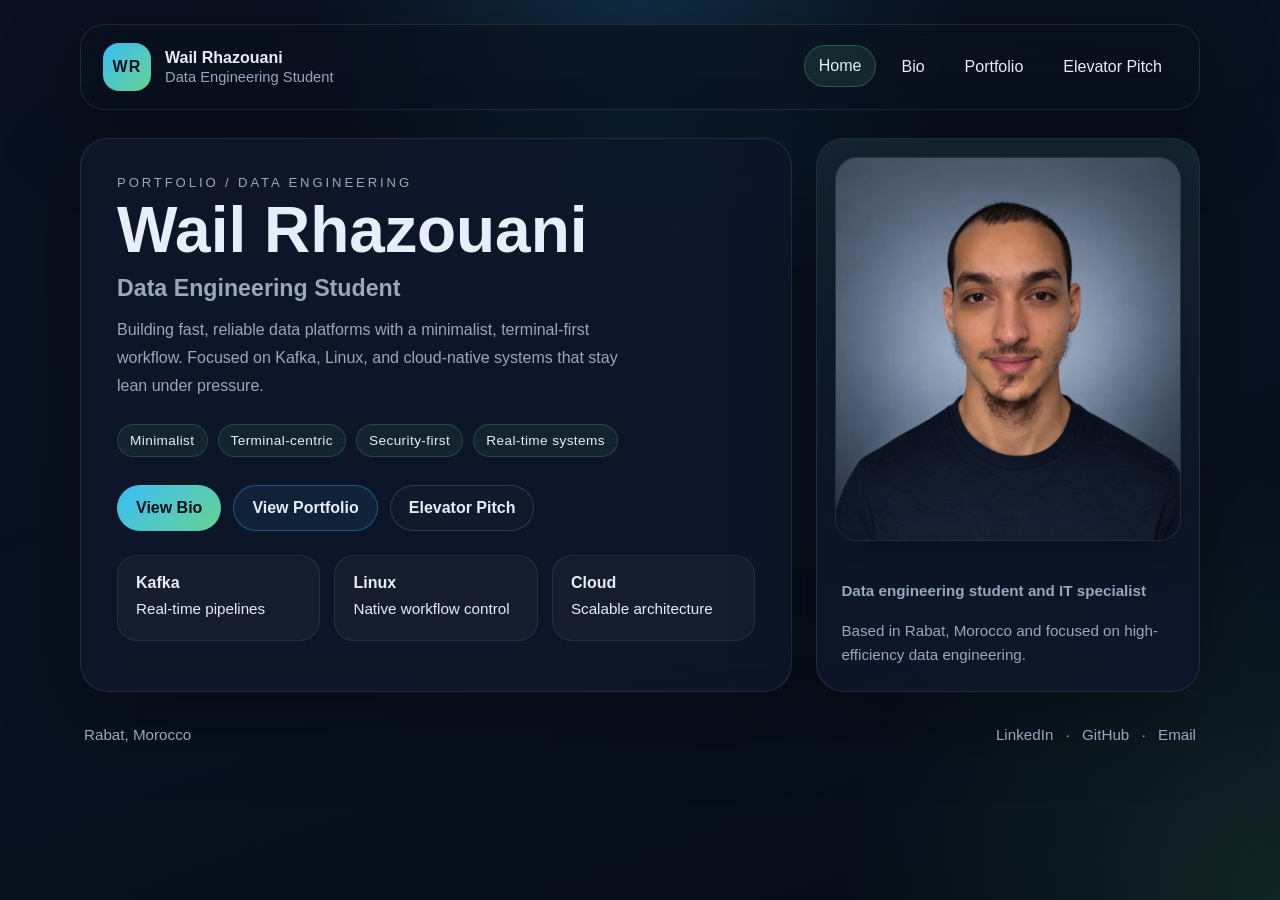
==== index.html @ 9cc214c8 "Move static site to root, remove all Python dependencies" ====
<!doctype html>
<html lang="en">
  <head>
    <meta charset="utf-8" />
    <meta name="viewport" content="width=device-width, initial-scale=1" />
    <title>Wail Rhazouani | Data Engineering Student</title>
    <meta
      name="description"
      content="Portfolio website for Wail Rhazouani, Data Engineering Student."
    />
    <link rel="stylesheet" href="css/styles.css" />
  </head>
  <body>
    <div class="page-shell">
      <header class="topbar">
        <a class="brand" href="index.html">
          <span class="brand-mark">WR</span>
          <span>
            <strong>Wail Rhazouani</strong>
            <small>Data Engineering Student</small>
          </span>
        </a>
        <nav class="nav">
          <a class="active" href="index.html">Home</a>
          <a href="bio.html">Bio</a>
          <a href="portfolio.html">Portfolio</a>
          <a href="elevator-pitch.html">Elevator Pitch</a>
        </nav>
      </header>

      <main class="content-wrap">
        <section class="hero">
  <div class="hero-copy">
    <p class="eyebrow">Portfolio / Data Engineering</p>
    <h1>Wail Rhazouani</h1>
    <p class="lede">Data Engineering Student</p>
    <p class="intro">Building fast, reliable data platforms with a minimalist, terminal-first workflow. Focused on Kafka, Linux, and cloud-native systems that stay lean under pressure.</p>

    <div class="highlight-strip">
      <span>Minimalist</span>
      <span>Terminal-centric</span>
      <span>Security-first</span>
      <span>Real-time systems</span>
    </div>

    <div class="actions">
      <a class="button primary" href="bio.html">View Bio</a>
      <a class="button secondary" href="portfolio.html">View Portfolio</a>
      <a class="button ghost" href="elevator-pitch.html">Elevator Pitch</a>
    </div>

    <div class="stats">
      <article>
        <strong>Kafka</strong>
        <span>Real-time pipelines</span>
      </article>
      <article>
        <strong>Linux</strong>
        <span>Native workflow control</span>
      </article>
      <article>
        <strong>Cloud</strong>
        <span>Scalable architecture</span>
      </article>
    </div>
  </div>

  <aside class="portrait-card" aria-label="Portrait photo">
    <div class="portrait-frame">
      <img
        class="portrait-photo"
        src="assets/portrait.jpeg"
        alt="Portrait of Wail Rhazouani"
      />
    </div>
    <div class="portrait-meta">
      <p><strong>Data engineering student and IT specialist</strong></p>
      <p>Based in Rabat, Morocco and focused on high-efficiency data engineering.</p>
    </div>
  </aside>
</section>
      </main>

      <footer class="footer">
        <p>Rabat, Morocco</p>
        <p>
          <a href="https://www.linkedin.com/in/wail-rhazouani/" target="_blank" rel="noreferrer">LinkedIn</a>
          <span>·</span>
          <a href="https://github.com/wailrhazouani-tech" target="_blank" rel="noreferrer">GitHub</a>
          <span>·</span>
          <a href="mailto:rhazouani1999@gmail.com">Email</a>
        </p>
      </footer>
    </div>
  </body>
</html>
---- css/styles.css ----
:root {
  color-scheme: dark;
  --bg: #0a1020;
  --bg-soft: #111a31;
  --panel: rgba(15, 23, 42, 0.84);
  --panel-border: rgba(148, 163, 184, 0.16);
  --text: #e5eef9;
  --muted: #98a8bf;
  --accent: #68d391;
  --accent-strong: #38bdf8;
  --accent-warm: #fbbf24;
  --accent-soft: rgba(104, 211, 145, 0.14);
  --shadow: 0 24px 80px rgba(0, 0, 0, 0.36);
}

* {
  box-sizing: border-box;
}

html {
  min-height: 100%;
}

body {
  margin: 0;
  min-height: 100vh;
  font-family: "Aptos", "Segoe UI", sans-serif;
  background:
    radial-gradient(circle at top, rgba(56, 189, 248, 0.16), transparent 30%),
    radial-gradient(circle at bottom right, rgba(104, 211, 145, 0.12), transparent 28%),
    linear-gradient(160deg, var(--bg), #08111f 60%, #050b15);
  color: var(--text);
}

a {
  color: inherit;
  text-decoration: none;
}

.page-shell {
  width: min(1120px, calc(100% - 32px));
  margin: 0 auto;
  padding: 24px 0 32px;
}

.standalone-message {
  min-height: 100vh;
  display: grid;
  place-items: center;
}

.topbar,
.footer,
.page-card,
.hero,
.portrait-card {
  backdrop-filter: blur(18px);
}

.topbar {
  display: flex;
  align-items: center;
  justify-content: space-between;
  gap: 24px;
  padding: 18px 22px;
  border: 1px solid var(--panel-border);
  border-radius: 24px;
  background: rgba(9, 15, 28, 0.68);
  box-shadow: var(--shadow);
}

.brand {
  display: inline-flex;
  align-items: center;
  gap: 14px;
}

.brand-mark {
  display: grid;
  place-items: center;
  width: 48px;
  height: 48px;
  border-radius: 16px;
  background: linear-gradient(135deg, var(--accent-strong), var(--accent));
  color: #04111b;
  font-weight: 800;
  letter-spacing: 0.08em;
}

.brand strong,
.brand small {
  display: block;
}

.brand small,
.lede,
.eyebrow,
.intro,
.footer,
.portrait-meta,
.placeholder-panel li,
.note-box {
  color: var(--muted);
}

.brand small {
  margin-top: 2px;
  font-size: 0.92rem;
}

.nav {
  display: flex;
  flex-wrap: wrap;
  gap: 10px;
}

.nav a {
  padding: 11px 14px;
  border-radius: 999px;
  border: 1px solid transparent;
  transition: background 160ms ease, border-color 160ms ease, transform 160ms ease;
}

.nav a:hover,
.nav a.active {
  background: rgba(104, 211, 145, 0.12);
  border-color: rgba(104, 211, 145, 0.28);
  transform: translateY(-1px);
}

.content-wrap {
  padding: 28px 0 16px;
}

.hero {
  display: grid;
  grid-template-columns: minmax(0, 1.3fr) minmax(280px, 0.7fr);
  gap: 24px;
  align-items: stretch;
}

.hero-copy,
.portrait-card,
.page-card {
  border: 1px solid var(--panel-border);
  border-radius: 28px;
  background: var(--panel);
  box-shadow: var(--shadow);
}

.hero-copy {
  padding: 36px;
}

.eyebrow {
  margin: 0 0 10px;
  font-size: 0.82rem;
  letter-spacing: 0.22em;
  text-transform: uppercase;
}

h1,
h2,
p {
  margin-top: 0;
}

h1 {
  margin-bottom: 14px;
  font-size: clamp(2.4rem, 5vw, 4.8rem);
  line-height: 0.96;
}

.lede {
  font-size: clamp(1.15rem, 2vw, 1.45rem);
  font-weight: 600;
  margin-bottom: 14px;
}

.intro {
  max-width: 60ch;
  font-size: 1rem;
  line-height: 1.75;
}

.highlight-strip {
  display: flex;
  flex-wrap: wrap;
  gap: 10px;
  margin: 24px 0 10px;
}

.highlight-strip span,
.banner-label {
  display: inline-flex;
  align-items: center;
  gap: 8px;
  padding: 8px 12px;
  border-radius: 999px;
  border: 1px solid rgba(104, 211, 145, 0.2);
  background: rgba(104, 211, 145, 0.08);
  color: var(--text);
  font-size: 0.85rem;
  letter-spacing: 0.03em;
}

.actions {
  display: flex;
  flex-wrap: wrap;
  gap: 12px;
  margin: 28px 0 24px;
}

.button {
  display: inline-flex;
  align-items: center;
  justify-content: center;
  padding: 13px 18px;
  border-radius: 999px;
  border: 1px solid transparent;
  font-weight: 600;
  transition: transform 160ms ease, border-color 160ms ease, background 160ms ease;
}

.button:hover {
  transform: translateY(-1px);
}

.button.primary {
  background: linear-gradient(135deg, var(--accent-strong), var(--accent));
  color: #06111b;
}

.button.secondary {
  border-color: rgba(56, 189, 248, 0.35);
  background: rgba(56, 189, 248, 0.08);
}

.button.ghost {
  border-color: rgba(152, 168, 191, 0.22);
  background: rgba(255, 255, 255, 0.02);
}

.stats {
  display: grid;
  grid-template-columns: repeat(3, minmax(0, 1fr));
  gap: 14px;
}

.stats article,
.link-card,
.placeholder-panel,
.note-box {
  padding: 18px;
  border-radius: 20px;
  border: 1px solid rgba(148, 163, 184, 0.14);
  background: rgba(255, 255, 255, 0.03);
}

.stats strong,
.link-card strong {
  display: block;
  font-size: 1rem;
  margin-bottom: 5px;
}

.stats span,
.portrait-meta p,
.link-card span,
.placeholder-panel li,
.note-box p {
  font-size: 0.95rem;
  line-height: 1.6;
}

.portrait-card {
  display: grid;
  grid-template-rows: 1fr auto;
  overflow: hidden;
}

.portrait-frame {
  position: relative;
  min-height: 420px;
  background:
    radial-gradient(circle at 50% 28%, rgba(56, 189, 248, 0.22), transparent 26%),
    radial-gradient(circle at 50% 62%, rgba(251, 191, 36, 0.1), transparent 18%),
    linear-gradient(180deg, rgba(104, 211, 145, 0.08), rgba(15, 23, 42, 0.35));
}

.portrait-photo {
  position: absolute;
  inset: 18px;
  width: calc(100% - 36px);
  height: calc(100% - 36px);
  object-fit: cover;
  object-position: center top;
  border-radius: 22px;
  border: 1px solid rgba(148, 163, 184, 0.16);
  box-shadow: 0 12px 40px rgba(0, 0, 0, 0.24);
}

.portrait-meta {
  padding: 20px 24px 24px;
}

.portrait-meta p:last-child,
.footer p:last-child,
.note-box p:last-child {
  margin-bottom: 0;
}

.page-card {
  padding: 34px;
}

.wide-card {
  max-width: 860px;
}

.prose p {
  line-height: 1.8;
  color: var(--text);
}

.link-grid {
  display: grid;
  grid-template-columns: repeat(2, minmax(0, 1fr));
  gap: 14px;
  margin-top: 24px;
}

.portfolio-banner {
  display: flex;
  align-items: center;
  justify-content: space-between;
  gap: 16px;
  margin-top: 18px;
  padding: 18px 20px;
  border-radius: 22px;
  border: 1px solid rgba(251, 191, 36, 0.18);
  background: linear-gradient(135deg, rgba(251, 191, 36, 0.08), rgba(56, 189, 248, 0.06));
}

.portfolio-banner strong {
  display: block;
  margin: 5px 0 8px;
  font-size: 1.05rem;
}

.portfolio-banner p {
  margin-bottom: 0;
  max-width: 62ch;
  line-height: 1.6;
}

.primary-link {
  border-color: rgba(56, 189, 248, 0.28);
  background: rgba(56, 189, 248, 0.08);
}

.link-card {
  transition: transform 160ms ease, border-color 160ms ease, background 160ms ease;
}

.link-card:hover {
  transform: translateY(-2px);
  border-color: rgba(104, 211, 145, 0.28);
  background: rgba(104, 211, 145, 0.08);
}

.note-box {
  margin-top: 18px;
}

.note-box a,
.portfolio-banner a,
.standalone-message strong {
  color: #d8f2ff;
}

.placeholder-panel {
  margin-top: 24px;
}

.placeholder-panel h2 {
  margin-bottom: 12px;
  font-size: 1.25rem;
}

.placeholder-panel ul {
  margin: 0;
  padding-left: 18px;
}

.footer {
  display: flex;
  flex-wrap: wrap;
  align-items: center;
  justify-content: space-between;
  gap: 12px;
  padding: 18px 4px 0;
  font-size: 0.95rem;
}

.footer p {
  margin: 0;
}

.footer span {
  padding: 0 8px;
}

@media (max-width: 900px) {
  .topbar,
  .hero,
  .stats,
  .link-grid {
    grid-template-columns: 1fr;
  }

  .topbar {
    flex-direction: column;
    align-items: flex-start;
  }

  .hero-copy,
  .page-card {
    padding: 24px;
  }

  .portrait-frame {
    min-height: 300px;
  }

  .portfolio-banner {
    flex-direction: column;
    align-items: flex-start;
  }
}

@media (max-width: 640px) {
  .page-shell {
    width: min(100% - 20px, 1120px);
    padding-top: 12px;
  }

  .nav {
    gap: 8px;
  }

  .nav a,
  .button {
    width: 100%;
  }

  .actions {
    flex-direction: column;
  }

  .stats {
    gap: 10px;
  }
}
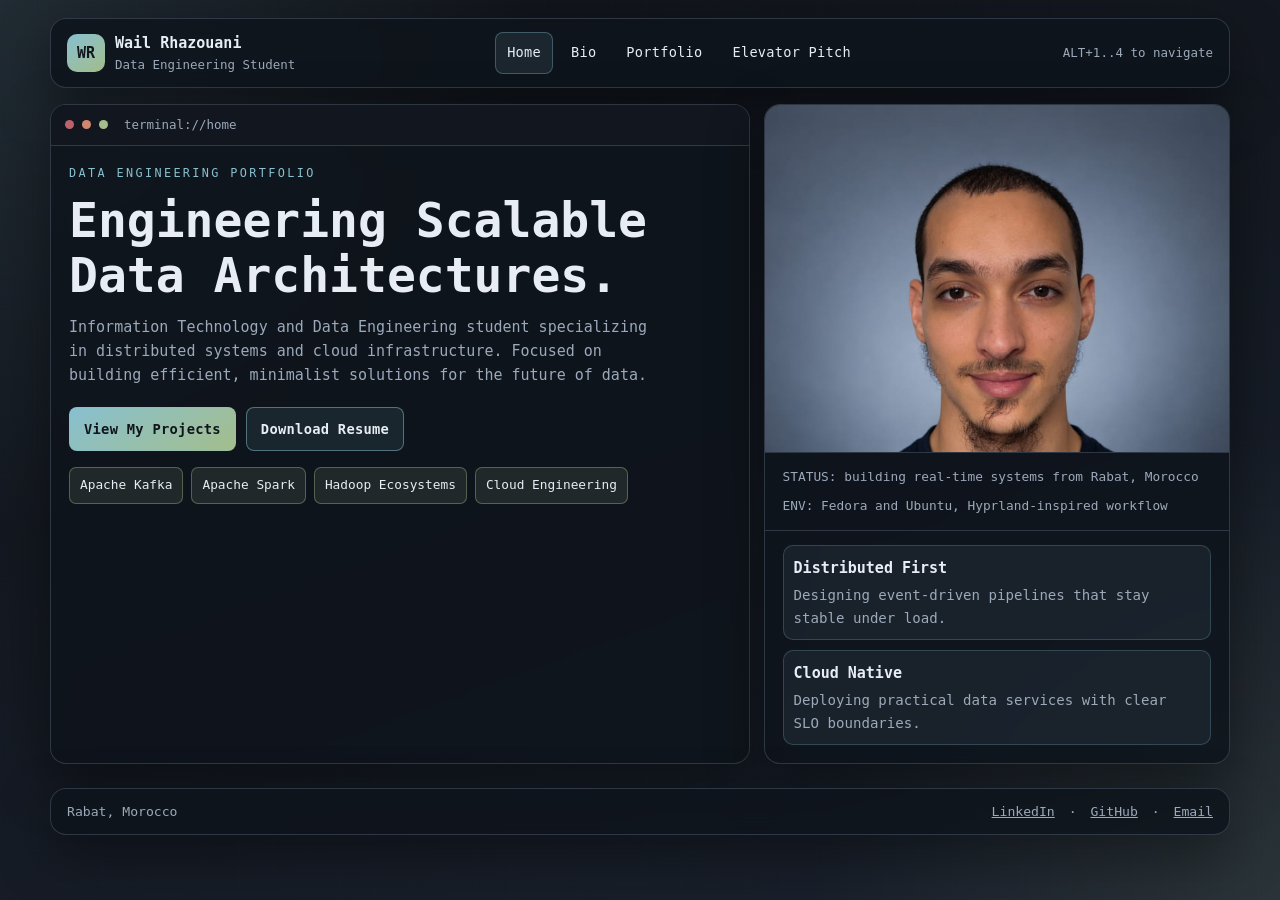
==== commit 2bd485f2: "Redesign portfolio with terminal-centric multi-page UX" ====
--- a/index.html
+++ b/index.html
@@ -6,7 +6,7 @@
     <title>Wail Rhazouani | Data Engineering Student</title>
     <meta
       name="description"
-      content="Portfolio website for Wail Rhazouani, Data Engineering Student."
+      content="Engineering Scalable Data Architectures - terminal-centric portfolio for a Data Engineering student focused on Big Data and Cloud systems."
     />
     <link rel="stylesheet" href="css/styles.css" />
   </head>
@@ -26,59 +26,57 @@
           <a href="portfolio.html">Portfolio</a>
           <a href="elevator-pitch.html">Elevator Pitch</a>
         </nav>
+        <p class="topbar-meta">ALT+1..4 to navigate</p>
       </header>
 
       <main class="content-wrap">
-        <section class="hero">
-  <div class="hero-copy">
-    <p class="eyebrow">Portfolio / Data Engineering</p>
-    <h1>Wail Rhazouani</h1>
-    <p class="lede">Data Engineering Student</p>
-    <p class="intro">Building fast, reliable data platforms with a minimalist, terminal-first workflow. Focused on Kafka, Linux, and cloud-native systems that stay lean under pressure.</p>
+        <section class="hero-grid">
+          <article class="panel terminal-panel">
+            <div class="panel-head">
+              <span class="dot red"></span>
+              <span class="dot amber"></span>
+              <span class="dot green"></span>
+              <p>terminal://home</p>
+            </div>
+            <div class="panel-body">
+              <p class="eyebrow">Data Engineering Portfolio</p>
+              <h1>Engineering Scalable Data Architectures.</h1>
+              <p class="summary">
+                Information Technology and Data Engineering student specializing in distributed
+                systems and cloud infrastructure. Focused on building efficient, minimalist
+                solutions for the future of data.
+              </p>
+              <div class="actions">
+                <a class="button primary" href="portfolio.html">View My Projects</a>
+                <a class="button secondary" href="assets/portfolio.pdf" target="_blank" rel="noreferrer">Download Resume</a>
+              </div>
+              <ul class="inline-tags" aria-label="Focus areas">
+                <li>Apache Kafka</li>
+                <li>Apache Spark</li>
+                <li>Hadoop Ecosystems</li>
+                <li>Cloud Engineering</li>
+              </ul>
+            </div>
+          </article>
 
-    <div class="highlight-strip">
-      <span>Minimalist</span>
-      <span>Terminal-centric</span>
-      <span>Security-first</span>
-      <span>Real-time systems</span>
-    </div>
-
-    <div class="actions">
-      <a class="button primary" href="bio.html">View Bio</a>
-      <a class="button secondary" href="portfolio.html">View Portfolio</a>
-      <a class="button ghost" href="elevator-pitch.html">Elevator Pitch</a>
-    </div>
-
-    <div class="stats">
-      <article>
-        <strong>Kafka</strong>
-        <span>Real-time pipelines</span>
-      </article>
-      <article>
-        <strong>Linux</strong>
-        <span>Native workflow control</span>
-      </article>
-      <article>
-        <strong>Cloud</strong>
-        <span>Scalable architecture</span>
-      </article>
-    </div>
-  </div>
-
-  <aside class="portrait-card" aria-label="Portrait photo">
-    <div class="portrait-frame">
-      <img
-        class="portrait-photo"
-        src="assets/portrait.jpeg"
-        alt="Portrait of Wail Rhazouani"
-      />
-    </div>
-    <div class="portrait-meta">
-      <p><strong>Data engineering student and IT specialist</strong></p>
-      <p>Based in Rabat, Morocco and focused on high-efficiency data engineering.</p>
-    </div>
-  </aside>
-</section>
+          <aside class="panel identity-panel" aria-label="Profile and status">
+            <img class="portrait-photo" src="assets/portrait.jpeg" alt="Portrait of Wail Rhazouani" />
+            <div class="identity-copy">
+              <p class="status-line">STATUS: building real-time systems from Rabat, Morocco</p>
+              <p class="status-line">ENV: Fedora and Ubuntu, Hyprland-inspired workflow</p>
+            </div>
+            <div class="stat-grid">
+              <article>
+                <strong>Distributed First</strong>
+                <p>Designing event-driven pipelines that stay stable under load.</p>
+              </article>
+              <article>
+                <strong>Cloud Native</strong>
+                <p>Deploying practical data services with clear SLO boundaries.</p>
+              </article>
+            </div>
+          </aside>
+        </section>
       </main>
 
       <footer class="footer">
@@ -92,5 +90,6 @@
         </p>
       </footer>
     </div>
+    <script src="js/main.js"></script>
   </body>
 </html>
--- a/css/styles.css
+++ b/css/styles.css
@@ -1,90 +1,95 @@
 :root {
   color-scheme: dark;
-  --bg: #0a1020;
-  --bg-soft: #111a31;
-  --panel: rgba(15, 23, 42, 0.84);
-  --panel-border: rgba(148, 163, 184, 0.16);
-  --text: #e5eef9;
-  --muted: #98a8bf;
-  --accent: #68d391;
-  --accent-strong: #38bdf8;
-  --accent-warm: #fbbf24;
-  --accent-soft: rgba(104, 211, 145, 0.14);
-  --shadow: 0 24px 80px rgba(0, 0, 0, 0.36);
+  --bg0: #101319;
+  --bg1: #141922;
+  --bg2: #1a212d;
+  --panel: rgba(15, 20, 27, 0.86);
+  --border: rgba(151, 169, 191, 0.24);
+  --text: #e8edf5;
+  --muted: #9ca9ba;
+  --teal: #88c0d0;
+  --green: #a3be8c;
+  --orange: #d08770;
+  --red: #bf616a;
+  --shadow: 0 20px 56px rgba(0, 0, 0, 0.44);
 }
 
 * {
   box-sizing: border-box;
 }
 
-html {
+html,
+body {
   min-height: 100%;
 }
 
 body {
   margin: 0;
-  min-height: 100vh;
-  font-family: "Aptos", "Segoe UI", sans-serif;
+  color: var(--text);
+  font: 500 15px/1.6 "JetBrains Mono", "Fira Code", "Cascadia Code", monospace;
   background:
-    radial-gradient(circle at top, rgba(56, 189, 248, 0.16), transparent 30%),
-    radial-gradient(circle at bottom right, rgba(104, 211, 145, 0.12), transparent 28%),
-    linear-gradient(160deg, var(--bg), #08111f 60%, #050b15);
-  color: var(--text);
+    radial-gradient(circle at 0 0, rgba(136, 192, 208, 0.14), transparent 34%),
+    radial-gradient(circle at 100% 100%, rgba(163, 190, 140, 0.12), transparent 30%),
+    linear-gradient(160deg, var(--bg0), var(--bg1) 48%, var(--bg2));
+}
+
+body::before {
+  content: "";
+  position: fixed;
+  inset: 0;
+  pointer-events: none;
+  background-image: linear-gradient(rgba(255, 255, 255, 0.018) 1px, transparent 1px),
+    linear-gradient(90deg, rgba(255, 255, 255, 0.018) 1px, transparent 1px);
+  background-size: 34px 34px;
+  opacity: 0.4;
 }
 
 a {
   color: inherit;
-  text-decoration: none;
 }
 
 .page-shell {
-  width: min(1120px, calc(100% - 32px));
+  width: min(1180px, calc(100% - 28px));
   margin: 0 auto;
-  padding: 24px 0 32px;
-}
-
-.standalone-message {
-  min-height: 100vh;
-  display: grid;
-  place-items: center;
+  padding: 18px 0 24px;
+  position: relative;
 }
 
 .topbar,
+.panel,
 .footer,
-.page-card,
-.hero,
-.portrait-card {
-  backdrop-filter: blur(18px);
+.shortcut-hud {
+  border: 1px solid var(--border);
+  border-radius: 16px;
+  background: var(--panel);
+  box-shadow: var(--shadow);
+  backdrop-filter: blur(8px);
 }
 
 .topbar {
   display: flex;
   align-items: center;
+  gap: 14px;
   justify-content: space-between;
-  gap: 24px;
-  padding: 18px 22px;
-  border: 1px solid var(--panel-border);
-  border-radius: 24px;
-  background: rgba(9, 15, 28, 0.68);
-  box-shadow: var(--shadow);
+  padding: 12px 16px;
 }
 
 .brand {
   display: inline-flex;
   align-items: center;
-  gap: 14px;
+  gap: 10px;
+  text-decoration: none;
 }
 
 .brand-mark {
+  width: 38px;
+  height: 38px;
   display: grid;
   place-items: center;
-  width: 48px;
-  height: 48px;
-  border-radius: 16px;
-  background: linear-gradient(135deg, var(--accent-strong), var(--accent));
-  color: #04111b;
+  border-radius: 10px;
+  background: linear-gradient(145deg, var(--teal), var(--green));
+  color: #11161f;
   font-weight: 800;
-  letter-spacing: 0.08em;
 }
 
 .brand strong,
@@ -93,70 +98,108 @@
 }
 
 .brand small,
-.lede,
-.eyebrow,
-.intro,
+.topbar-meta,
+.summary,
 .footer,
-.portrait-meta,
-.placeholder-panel li,
-.note-box {
+.status-line,
+.project-card p,
+.key-points li {
   color: var(--muted);
 }
 
 .brand small {
-  margin-top: 2px;
-  font-size: 0.92rem;
+  font-size: 0.78rem;
 }
 
 .nav {
   display: flex;
+  align-items: center;
+  gap: 6px;
   flex-wrap: wrap;
-  gap: 10px;
 }
 
 .nav a {
-  padding: 11px 14px;
-  border-radius: 999px;
+  text-decoration: none;
+  padding: 9px 11px;
+  border-radius: 8px;
   border: 1px solid transparent;
-  transition: background 160ms ease, border-color 160ms ease, transform 160ms ease;
+  font-size: 0.85rem;
+  letter-spacing: 0.02em;
+  transition: background 120ms ease, border-color 120ms ease;
 }
 
 .nav a:hover,
 .nav a.active {
-  background: rgba(104, 211, 145, 0.12);
-  border-color: rgba(104, 211, 145, 0.28);
-  transform: translateY(-1px);
+  border-color: rgba(136, 192, 208, 0.35);
+  background: rgba(136, 192, 208, 0.11);
+}
+
+.topbar-meta {
+  margin: 0;
+  font-size: 0.78rem;
+  white-space: nowrap;
 }
 
 .content-wrap {
-  padding: 28px 0 16px;
-}
-
-.hero {
-  display: grid;
-  grid-template-columns: minmax(0, 1.3fr) minmax(280px, 0.7fr);
-  gap: 24px;
-  align-items: stretch;
-}
-
-.hero-copy,
-.portrait-card,
-.page-card {
-  border: 1px solid var(--panel-border);
-  border-radius: 28px;
-  background: var(--panel);
-  box-shadow: var(--shadow);
-}
-
-.hero-copy {
-  padding: 36px;
+  padding: 16px 0;
+}
+
+.hero-grid {
+  display: grid;
+  grid-template-columns: 1.2fr 0.8fr;
+  gap: 14px;
+}
+
+.panel {
+  overflow: hidden;
+}
+
+.terminal-panel .panel-head {
+  display: flex;
+  align-items: center;
+  gap: 8px;
+  padding: 10px 14px;
+  border-bottom: 1px solid var(--border);
+  background: rgba(17, 23, 32, 0.95);
+}
+
+.terminal-panel .panel-head p {
+  margin: 0 0 0 8px;
+  color: var(--muted);
+  font-size: 0.78rem;
+}
+
+.dot {
+  width: 9px;
+  height: 9px;
+  border-radius: 999px;
+}
+
+.dot.red {
+  background: var(--red);
+}
+
+.dot.amber {
+  background: var(--orange);
+}
+
+.dot.green {
+  background: var(--green);
+}
+
+.panel-body,
+.page-panel,
+.project-card,
+.key-points {
+  padding: 18px;
 }
 
 .eyebrow {
   margin: 0 0 10px;
-  font-size: 0.82rem;
-  letter-spacing: 0.22em;
+  font-size: 0.74rem;
+  letter-spacing: 0.2em;
   text-transform: uppercase;
+  color: var(--teal);
 }
 
 h1,
@@ -166,241 +209,220 @@
 }
 
 h1 {
-  margin-bottom: 14px;
-  font-size: clamp(2.4rem, 5vw, 4.8rem);
-  line-height: 0.96;
-}
-
-.lede {
-  font-size: clamp(1.15rem, 2vw, 1.45rem);
-  font-weight: 600;
-  margin-bottom: 14px;
-}
-
-.intro {
-  max-width: 60ch;
-  font-size: 1rem;
-  line-height: 1.75;
-}
-
-.highlight-strip {
+  margin-bottom: 12px;
+  font-size: clamp(1.9rem, 5vw, 3rem);
+  line-height: 1.15;
+}
+
+h2 {
+  margin-bottom: 10px;
+  font-size: clamp(1rem, 3vw, 1.2rem);
+}
+
+.summary {
+  max-width: 66ch;
+}
+
+.actions {
+  margin: 20px 0 16px;
   display: flex;
   flex-wrap: wrap;
   gap: 10px;
-  margin: 24px 0 10px;
-}
-
-.highlight-strip span,
-.banner-label {
-  display: inline-flex;
-  align-items: center;
-  gap: 8px;
-  padding: 8px 12px;
-  border-radius: 999px;
-  border: 1px solid rgba(104, 211, 145, 0.2);
-  background: rgba(104, 211, 145, 0.08);
-  color: var(--text);
-  font-size: 0.85rem;
-  letter-spacing: 0.03em;
-}
-
-.actions {
+}
+
+.button {
+  text-decoration: none;
+  padding: 10px 14px;
+  border-radius: 8px;
+  border: 1px solid transparent;
+  font-size: 0.86rem;
+  font-weight: 700;
+  letter-spacing: 0.02em;
+  transition: background 120ms ease, border-color 120ms ease;
+}
+
+.button.primary {
+  background: linear-gradient(145deg, var(--teal), var(--green));
+  color: #10151d;
+}
+
+.button.secondary {
+  border-color: rgba(136, 192, 208, 0.5);
+  background: rgba(136, 192, 208, 0.1);
+}
+
+.inline-tags {
+  list-style: none;
+  margin: 0;
+  padding: 0;
   display: flex;
   flex-wrap: wrap;
-  gap: 12px;
-  margin: 28px 0 24px;
-}
-
-.button {
-  display: inline-flex;
-  align-items: center;
-  justify-content: center;
-  padding: 13px 18px;
-  border-radius: 999px;
-  border: 1px solid transparent;
-  font-weight: 600;
-  transition: transform 160ms ease, border-color 160ms ease, background 160ms ease;
-}
-
-.button:hover {
-  transform: translateY(-1px);
-}
-
-.button.primary {
-  background: linear-gradient(135deg, var(--accent-strong), var(--accent));
-  color: #06111b;
-}
-
-.button.secondary {
-  border-color: rgba(56, 189, 248, 0.35);
-  background: rgba(56, 189, 248, 0.08);
-}
-
-.button.ghost {
-  border-color: rgba(152, 168, 191, 0.22);
-  background: rgba(255, 255, 255, 0.02);
-}
-
-.stats {
-  display: grid;
-  grid-template-columns: repeat(3, minmax(0, 1fr));
-  gap: 14px;
-}
-
-.stats article,
-.link-card,
-.placeholder-panel,
-.note-box {
-  padding: 18px;
-  border-radius: 20px;
-  border: 1px solid rgba(148, 163, 184, 0.14);
-  background: rgba(255, 255, 255, 0.03);
-}
-
-.stats strong,
-.link-card strong {
-  display: block;
-  font-size: 1rem;
-  margin-bottom: 5px;
-}
-
-.stats span,
-.portrait-meta p,
-.link-card span,
-.placeholder-panel li,
-.note-box p {
-  font-size: 0.95rem;
-  line-height: 1.6;
-}
-
-.portrait-card {
-  display: grid;
-  grid-template-rows: 1fr auto;
-  overflow: hidden;
-}
-
-.portrait-frame {
-  position: relative;
-  min-height: 420px;
-  background:
-    radial-gradient(circle at 50% 28%, rgba(56, 189, 248, 0.22), transparent 26%),
-    radial-gradient(circle at 50% 62%, rgba(251, 191, 36, 0.1), transparent 18%),
-    linear-gradient(180deg, rgba(104, 211, 145, 0.08), rgba(15, 23, 42, 0.35));
+  gap: 8px;
+}
+
+.inline-tags li {
+  padding: 7px 10px;
+  border: 1px solid rgba(163, 190, 140, 0.4);
+  border-radius: 7px;
+  background: rgba(163, 190, 140, 0.12);
+  font-size: 0.8rem;
+}
+
+.identity-panel {
+  display: grid;
+  grid-template-rows: auto auto 1fr;
 }
 
 .portrait-photo {
-  position: absolute;
-  inset: 18px;
-  width: calc(100% - 36px);
-  height: calc(100% - 36px);
+  width: 100%;
+  aspect-ratio: 4 / 3;
   object-fit: cover;
   object-position: center top;
-  border-radius: 22px;
-  border: 1px solid rgba(148, 163, 184, 0.16);
-  box-shadow: 0 12px 40px rgba(0, 0, 0, 0.24);
-}
-
-.portrait-meta {
-  padding: 20px 24px 24px;
-}
-
-.portrait-meta p:last-child,
-.footer p:last-child,
-.note-box p:last-child {
+  border-bottom: 1px solid var(--border);
+}
+
+.identity-copy {
+  padding: 14px 18px;
+  border-bottom: 1px solid var(--border);
+}
+
+.status-line {
+  margin: 0 0 8px;
+  font-size: 0.8rem;
+}
+
+.status-line:last-child {
   margin-bottom: 0;
 }
 
-.page-card {
-  padding: 34px;
-}
-
-.wide-card {
-  max-width: 860px;
-}
-
-.prose p {
-  line-height: 1.8;
-  color: var(--text);
-}
-
-.link-grid {
+.stat-grid {
+  display: grid;
+  grid-template-columns: 1fr;
+  gap: 10px;
+  padding: 14px 18px 18px;
+}
+
+.stat-grid article {
+  padding: 10px;
+  border: 1px solid rgba(136, 192, 208, 0.24);
+  border-radius: 10px;
+  background: rgba(136, 192, 208, 0.08);
+}
+
+.stat-grid strong {
+  display: block;
+  margin-bottom: 4px;
+}
+
+.stat-grid p {
+  margin-bottom: 0;
+  color: var(--muted);
+  font-size: 0.88rem;
+}
+
+.stack-layout {
+  display: grid;
+  gap: 14px;
+}
+
+.split-panel {
   display: grid;
   grid-template-columns: repeat(2, minmax(0, 1fr));
+  gap: 16px;
+}
+
+.split-panel p,
+.page-panel p,
+.project-card p {
+  margin-bottom: 0.8rem;
+}
+
+.tech-tags li {
+  font-size: 0.84rem;
+}
+
+.project-card-grid {
+  display: grid;
+  grid-template-columns: repeat(2, minmax(0, 1fr));
+  gap: 12px;
+  background: transparent;
+  border: none;
+  box-shadow: none;
+  padding: 0;
+}
+
+.project-card {
+  border: 1px solid var(--border);
+  border-radius: 14px;
+  background: rgba(18, 24, 33, 0.9);
+}
+
+.featured-project {
+  border-color: rgba(136, 192, 208, 0.52);
+  background: linear-gradient(160deg, rgba(136, 192, 208, 0.15), rgba(18, 24, 33, 0.94));
+}
+
+.quick-links p {
+  margin: 0;
+}
+
+.quick-links a {
+  color: #c6ecf6;
+}
+
+.pitch-layout {
+  display: grid;
+  grid-template-columns: minmax(0, 1.15fr) minmax(260px, 0.85fr);
   gap: 14px;
-  margin-top: 24px;
-}
-
-.portfolio-banner {
-  display: flex;
-  align-items: center;
-  justify-content: space-between;
-  gap: 16px;
-  margin-top: 18px;
-  padding: 18px 20px;
-  border-radius: 22px;
-  border: 1px solid rgba(251, 191, 36, 0.18);
-  background: linear-gradient(135deg, rgba(251, 191, 36, 0.08), rgba(56, 189, 248, 0.06));
-}
-
-.portfolio-banner strong {
+  margin-top: 12px;
+}
+
+.video-shell {
+  position: relative;
+  width: 100%;
+  overflow: hidden;
+  border-radius: 12px;
+  border: 1px solid var(--border);
+  background: #0e131b;
+}
+
+.video-shell::before {
+  content: "";
   display: block;
-  margin: 5px 0 8px;
-  font-size: 1.05rem;
-}
-
-.portfolio-banner p {
-  margin-bottom: 0;
-  max-width: 62ch;
-  line-height: 1.6;
-}
-
-.primary-link {
-  border-color: rgba(56, 189, 248, 0.28);
-  background: rgba(56, 189, 248, 0.08);
-}
-
-.link-card {
-  transition: transform 160ms ease, border-color 160ms ease, background 160ms ease;
-}
-
-.link-card:hover {
-  transform: translateY(-2px);
-  border-color: rgba(104, 211, 145, 0.28);
-  background: rgba(104, 211, 145, 0.08);
-}
-
-.note-box {
-  margin-top: 18px;
-}
-
-.note-box a,
-.portfolio-banner a,
-.standalone-message strong {
-  color: #d8f2ff;
-}
-
-.placeholder-panel {
-  margin-top: 24px;
-}
-
-.placeholder-panel h2 {
-  margin-bottom: 12px;
-  font-size: 1.25rem;
-}
-
-.placeholder-panel ul {
+  padding-top: 56.25%;
+}
+
+.video-shell iframe {
+  position: absolute;
+  inset: 0;
+  width: 100%;
+  height: 100%;
+  border: 0;
+}
+
+.key-points {
+  border: 1px solid var(--border);
+  border-radius: 12px;
+  background: rgba(18, 24, 33, 0.9);
+}
+
+.key-points ul {
   margin: 0;
   padding-left: 18px;
 }
 
+.key-points li {
+  margin-bottom: 8px;
+}
+
 .footer {
+  margin-top: 8px;
+  padding: 12px 16px;
   display: flex;
   flex-wrap: wrap;
-  align-items: center;
+  gap: 10px;
   justify-content: space-between;
-  gap: 12px;
-  padding: 18px 4px 0;
-  font-size: 0.95rem;
+  font-size: 0.82rem;
 }
 
 .footer p {
@@ -408,57 +430,71 @@
 }
 
 .footer span {
-  padding: 0 8px;
-}
-
-@media (max-width: 900px) {
-  .topbar,
-  .hero,
-  .stats,
-  .link-grid {
+  margin: 0 6px;
+}
+
+.shortcut-hud {
+  position: fixed;
+  right: 14px;
+  bottom: 14px;
+  width: min(320px, calc(100% - 28px));
+  padding: 12px;
+  display: none;
+  z-index: 5;
+}
+
+.shortcut-hud p {
+  margin: 0 0 8px;
+  color: var(--muted);
+  font-size: 0.82rem;
+}
+
+.shortcut-hud ul {
+  margin: 0;
+  padding-left: 18px;
+  font-size: 0.8rem;
+}
+
+.shortcut-hud.visible {
+  display: block;
+}
+
+@media (max-width: 1040px) {
+  .topbar {
+    flex-wrap: wrap;
+    justify-content: flex-start;
+  }
+
+  .topbar-meta {
+    width: 100%;
+  }
+
+  .hero-grid,
+  .pitch-layout {
     grid-template-columns: 1fr;
   }
-
-  .topbar {
-    flex-direction: column;
-    align-items: flex-start;
-  }
-
-  .hero-copy,
-  .page-card {
-    padding: 24px;
-  }
-
-  .portrait-frame {
-    min-height: 300px;
-  }
-
-  .portfolio-banner {
-    flex-direction: column;
-    align-items: flex-start;
-  }
-}
-
-@media (max-width: 640px) {
+}
+
+@media (max-width: 820px) {
+  .split-panel,
+  .project-card-grid {
+    grid-template-columns: 1fr;
+  }
+}
+
+@media (max-width: 620px) {
   .page-shell {
-    width: min(100% - 20px, 1120px);
-    padding-top: 12px;
-  }
-
-  .nav {
-    gap: 8px;
+    width: min(100% - 14px, 1180px);
+  }
+
+  .nav,
+  .actions {
+    width: 100%;
   }
 
   .nav a,
   .button {
-    width: 100%;
-  }
-
-  .actions {
-    flex-direction: column;
-  }
-
-  .stats {
-    gap: 10px;
-  }
-}
+    flex: 1 1 100%;
+    text-align: center;
+  }
+}
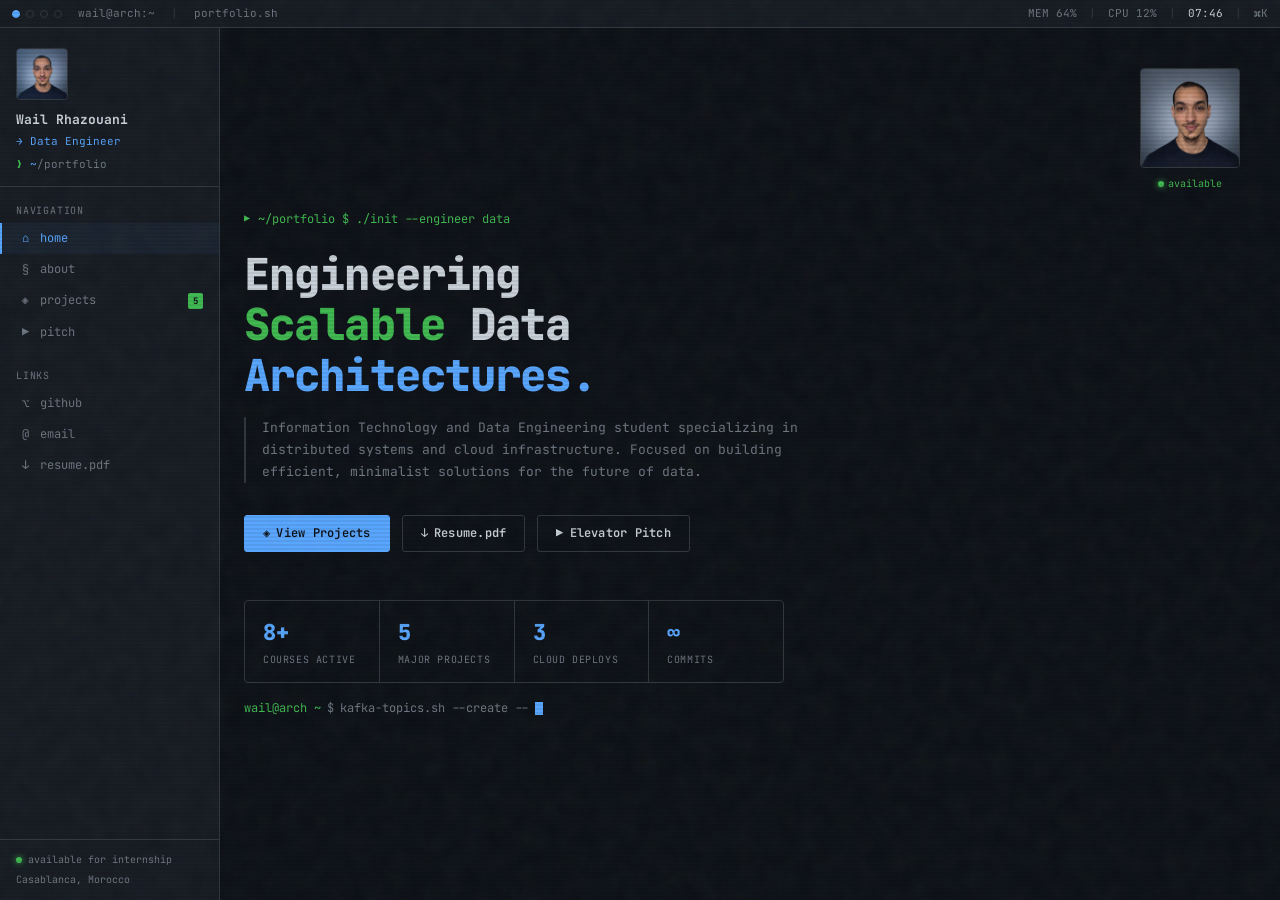
==== commit 4edee193: "v2" ====
--- a/index.html
+++ b/index.html
@@ -1,95 +1,709 @@
-<!doctype html>
+<!DOCTYPE html>
 <html lang="en">
-  <head>
-    <meta charset="utf-8" />
-    <meta name="viewport" content="width=device-width, initial-scale=1" />
-    <title>Wail Rhazouani | Data Engineering Student</title>
-    <meta
-      name="description"
-      content="Engineering Scalable Data Architectures - terminal-centric portfolio for a Data Engineering student focused on Big Data and Cloud systems."
-    />
-    <link rel="stylesheet" href="css/styles.css" />
-  </head>
-  <body>
-    <div class="page-shell">
-      <header class="topbar">
-        <a class="brand" href="index.html">
-          <span class="brand-mark">WR</span>
-          <span>
-            <strong>Wail Rhazouani</strong>
-            <small>Data Engineering Student</small>
-          </span>
+<head>
+<meta charset="UTF-8">
+<meta name="viewport" content="width=device-width, initial-scale=1.0">
+<title>Wail Rhazouani — Data Engineer</title>
+<meta name="description" content="Data Engineering student specializing in distributed systems, Apache Kafka, Spark, and cloud infrastructure.">
+<meta property="og:title" content="Wail Rhazouani — Data Engineer">
+<meta property="og:description" content="Portfolio of Wail Rhazouani, Data Engineering student at EST Ibn Tofail.">
+<meta property="og:image" content="assets/photo.jpg">
+<link rel="preconnect" href="https://fonts.googleapis.com">
+<link rel="preconnect" href="https://fonts.gstatic.com" crossorigin>
+<link href="https://fonts.googleapis.com/css2?family=JetBrains+Mono:ital,wght@0,100..800;1,100..800&display=swap" rel="stylesheet">
+<link rel="stylesheet" href="css/style.css">
+</head>
+<body>
+
+<div class="shell">
+
+  <!-- ══════════ TOPBAR ══════════ -->
+  <header class="topbar">
+    <div class="topbar-left">
+      <div class="ws-dots" id="ws-dots"></div>
+      <span style="color:var(--muted)">wail@arch:~</span>
+      <span style="color:var(--border)">|</span>
+      <span>portfolio.sh</span>
+    </div>
+    <div class="topbar-right">
+      <span id="mem-display">MEM 64%</span>
+      <span style="color:var(--border)">|</span>
+      <span id="cpu-display">CPU 12%</span>
+      <span style="color:var(--border)">|</span>
+      <span id="clock">--:--</span>
+      <span style="color:var(--border)">|</span>
+      <span style="cursor:pointer;color:var(--muted);user-select:none" onclick="openCmd()" title="Command Palette (Ctrl+K)">⌘K</span>
+    </div>
+  </header>
+
+  <!-- PROGRESS BAR -->
+  <div class="scroll-progress" id="scroll-progress"></div>
+
+  <!-- TOAST -->
+  <div class="toast" id="toast">
+    <div class="toast-dot"></div>
+    <span id="toast-msg">Copied to clipboard</span>
+  </div>
+
+  <!-- COMMAND PALETTE -->
+  <div class="cmd-overlay" id="cmd-overlay" onclick="closeCmd(event)">
+    <div class="cmd-box" onclick="event.stopPropagation()">
+      <div class="cmd-input-row">
+        <span class="cmd-prompt">❯</span>
+        <input class="cmd-input" id="cmd-input" placeholder="Search pages, actions..." autocomplete="off" spellcheck="false">
+        <span class="cmd-hint">ESC to close</span>
+      </div>
+      <div class="cmd-results" id="cmd-results"></div>
+      <div class="cmd-footer">
+        <span class="cmd-key"><span class="kbd">↑↓</span> navigate</span>
+        <span class="cmd-key"><span class="kbd">↵</span> select</span>
+        <span class="cmd-key"><span class="kbd">ESC</span> close</span>
+      </div>
+    </div>
+  </div>
+
+  <!-- ══════════ SIDEBAR ══════════ -->
+  <aside class="sidebar">
+    <div class="sidebar-header">
+      <div class="sidebar-avatar"><img src="assets/photo.jpg" alt="Wail Rhazouani"></div>
+      <div class="sidebar-name">Wail Rhazouani</div>
+      <div class="sidebar-role">→ Data Engineer</div>
+      <div class="sidebar-prompt">
+        <span style="color:var(--green)">❯</span>
+        <span style="color:var(--accent)">~</span><span>/portfolio</span>
+      </div>
+    </div>
+
+    <nav>
+      <div class="nav-section">Navigation</div>
+
+      <a class="nav-item active" href="#" onclick="showPage('home',this)">
+        <i class="icon">⌂</i> home
+      </a>
+      <a class="nav-item" href="#" onclick="showPage('about',this)">
+        <i class="icon">§</i> about
+      </a>
+      <a class="nav-item" href="#" onclick="showPage('portfolio',this)">
+        <i class="icon">◈</i> projects <span class="badge">5</span>
+      </a>
+      <a class="nav-item" href="#" onclick="showPage('pitch',this)">
+        <i class="icon">▶</i> pitch
+      </a>
+
+      <div class="nav-section" style="margin-top:12px">Links</div>
+
+      <a class="nav-item" href="https://github.com/wailrhazouani-tech" target="_blank">
+        <i class="icon">⌥</i> github
+      </a>
+      <a class="nav-item" href="mailto:wail.rhazouani@uit.ac.ma">
+        <i class="icon">@</i> email
+      </a>
+      <a class="nav-item" href="assets/resume.pdf" download="Resume_Wail_Rhazouani.pdf">
+        <i class="icon">↓</i> resume.pdf
+      </a>
+    </nav>
+
+    <div class="sidebar-footer">
+      <div class="status-row">
+        <div class="status-dot"></div>
+        <span>available for internship</span>
+      </div>
+      <div style="margin-top:4px; color:var(--muted)">Casablanca, Morocco</div>
+    </div>
+  </aside>
+
+  <!-- ══════════ MAIN ══════════ -->
+  <main class="main" id="main">
+
+    <!-- ▌▌ HOME PAGE ▌▌ -->
+    <section class="page active" id="page-home">
+      <div class="hero">
+        <div class="hero-photo-card">
+          <img class="hero-photo-img" src="assets/photo.jpg" alt="Wail Rhazouani">
+          <div class="hero-photo-badge"><span style="width:6px;height:6px;border-radius:50%;background:var(--green);display:inline-block;box-shadow:0 0 6px var(--green)"></span> available</div>
+        </div>
+        <div class="hero-prompt fade-up">~/portfolio $ ./init --engineer data</div>
+
+        <h1 class="hero-headline fade-up">
+          Engineering<br>
+          <span class="hl-green">Scalable</span> Data<br>
+          <span class="hl-accent">Architectures.</span>
+        </h1>
+
+        <p class="hero-sub fade-up">
+          Information Technology and Data Engineering student specializing in
+          distributed systems and cloud infrastructure. Focused on building
+          efficient, minimalist solutions for the future of data.
+        </p>
+
+        <div class="hero-ctas fade-up">
+          <a class="btn btn-primary" href="#" onclick="showPage('portfolio', document.querySelector('[onclick*=portfolio]'))">
+            <span>◈</span> View Projects
+          </a>
+          <a class="btn btn-outline" href="assets/resume.pdf" download="Resume_Wail_Rhazouani.pdf">
+            <span>↓</span> Resume.pdf
+          </a>
+          <a class="btn btn-outline" href="#" onclick="showPage('pitch', document.querySelector('[onclick*=pitch]'))">
+            <span>▶</span> Elevator Pitch
+          </a>
+        </div>
+
+        <div class="stats-row fade-up">
+          <div class="stat">
+            <div class="stat-val">8+</div>
+            <div class="stat-label">Courses Active</div>
+          </div>
+          <div class="stat">
+            <div class="stat-val">5</div>
+            <div class="stat-label">Major Projects</div>
+          </div>
+          <div class="stat">
+            <div class="stat-val">3</div>
+            <div class="stat-label">Cloud Deploys</div>
+          </div>
+          <div class="stat">
+            <div class="stat-val">∞</div>
+            <div class="stat-label">Commits</div>
+          </div>
+        </div>
+
+        <div class="term-prompt-line fade-up">
+          <span class="term-prompt-ps">wail@arch ~</span>
+          <span>$</span>
+          <span id="typewriter"></span>
+          <span class="cursor"></span>
+        </div>
+      </div>
+
+      <div class="sec-header">
+        <span class="sec-title">Core Stack</span>
+        <div class="sec-line"></div>
+      </div>
+
+      <div class="tile-grid">
+        <div class="tile">
+          <div class="tile-tag">streaming</div>
+          <div class="tile-title">Apache Kafka</div>
+          <div class="tile-desc">KRaft-mode cluster management, topic partitioning, consumer group offsets, real-time pipeline design.</div>
+          <div class="tile-footer">
+            <span class="chip green">Producer</span>
+            <span class="chip green">Consumer</span>
+            <span class="chip">KRaft</span>
+          </div>
+        </div>
+        <div class="tile">
+          <div class="tile-tag">processing</div>
+          <div class="tile-title">Apache Spark</div>
+          <div class="tile-desc">PySpark DataFrames, ALS recommendation systems, large-scale distributed batch processing.</div>
+          <div class="tile-footer">
+            <span class="chip accent">PySpark</span>
+            <span class="chip">MLlib</span>
+            <span class="chip">ALS</span>
+          </div>
+        </div>
+        <div class="tile">
+          <div class="tile-tag">cloud</div>
+          <div class="tile-title">Cloud Infra</div>
+          <div class="tile-desc">DigitalOcean PaaS & IaaS deployments, FastAPI + MongoDB, systemd service management.</div>
+          <div class="tile-footer">
+            <span class="chip yellow">DigitalOcean</span>
+            <span class="chip">FastAPI</span>
+            <span class="chip">MongoDB</span>
+          </div>
+        </div>
+        <div class="tile">
+          <div class="tile-tag">containers</div>
+          <div class="tile-title">Podman / Docker</div>
+          <div class="tile-desc">Rootless containers, Containerfile design patterns, systemd integration, pod orchestration.</div>
+          <div class="tile-footer">
+            <span class="chip orange">Podman</span>
+            <span class="chip">Rootless</span>
+            <span class="chip">systemd</span>
+          </div>
+        </div>
+        <div class="tile">
+          <div class="tile-tag">ml / ai</div>
+          <div class="tile-title">ML from Scratch</div>
+          <div class="tile-desc">MLP, CNN, RNN/LSTM/GRU, Transformer Encoder built in pure NumPy with full backpropagation.</div>
+          <div class="tile-footer">
+            <span class="chip purple">NumPy</span>
+            <span class="chip purple">Transformers</span>
+            <span class="chip">Matplotlib</span>
+          </div>
+        </div>
+        <div class="tile">
+          <div class="tile-tag">blockchain</div>
+          <div class="tile-title">Web3 / Solidity</div>
+          <div class="tile-desc">8-contract dApp with React + Web3.js frontend. Full smart-contract architecture on EVM.</div>
+          <div class="tile-footer">
+            <span class="chip cyan">Solidity</span>
+            <span class="chip cyan">Web3.js</span>
+            <span class="chip">React</span>
+          </div>
+        </div>
+      </div>
+      <div style="margin:20px;background:linear-gradient(135deg,rgba(88,166,255,.08),rgba(63,185,80,.06));border:1px solid var(--accent);border-radius:4px;padding:20px 24px;display:flex;align-items:center;justify-content:space-between;flex-wrap:wrap;gap:12px">
+        <div>
+          <div style="font-size:13px;font-weight:700;color:var(--text);margin-bottom:4px">Available for Junior Data / Cloud Engineer roles</div>
+          <div style="font-size:11px;color:var(--muted)">Open to internship and full-time positions · Morocco and Remote</div>
+        </div>
+        <div style="display:flex;gap:10px;flex-wrap:wrap">
+          <a class="btn btn-primary" href="mailto:wail.rhazouani@uit.ac.ma">@ Hire Me</a>
+          <a class="btn btn-outline" href="assets/resume.pdf" download="Resume_Wail_Rhazouani.pdf">&#8595; Resume</a>
+        </div>
+      </div>
+      <div class="sec-header" style="margin-top:8px">
+        <span class="sec-title">Contact</span>
+        <div class="sec-line"></div>
+      </div>
+
+      <div class="contact-grid">
+        <a class="contact-item" href="mailto:wail.rhazouani@uit.ac.ma">
+          <span class="contact-item-icon">@</span>
+          <span class="contact-item-label">Email</span>
+          <span class="contact-item-val">wail.rhazouani@uit.ac.ma</span>
         </a>
-        <nav class="nav">
-          <a class="active" href="index.html">Home</a>
-          <a href="bio.html">Bio</a>
-          <a href="portfolio.html">Portfolio</a>
-          <a href="elevator-pitch.html">Elevator Pitch</a>
-        </nav>
-        <p class="topbar-meta">ALT+1..4 to navigate</p>
-      </header>
-
-      <main class="content-wrap">
-        <section class="hero-grid">
-          <article class="panel terminal-panel">
-            <div class="panel-head">
-              <span class="dot red"></span>
-              <span class="dot amber"></span>
-              <span class="dot green"></span>
-              <p>terminal://home</p>
-            </div>
-            <div class="panel-body">
-              <p class="eyebrow">Data Engineering Portfolio</p>
-              <h1>Engineering Scalable Data Architectures.</h1>
-              <p class="summary">
-                Information Technology and Data Engineering student specializing in distributed
-                systems and cloud infrastructure. Focused on building efficient, minimalist
-                solutions for the future of data.
-              </p>
-              <div class="actions">
-                <a class="button primary" href="portfolio.html">View My Projects</a>
-                <a class="button secondary" href="assets/portfolio.pdf" target="_blank" rel="noreferrer">Download Resume</a>
+        <a class="contact-item" href="https://github.com/wailrhazouani-tech" target="_blank">
+          <span class="contact-item-icon">⌥</span>
+          <span class="contact-item-label">GitHub</span>
+          <span class="contact-item-val">wailrhazouani-tech</span>
+        </a>
+        <a class="contact-item" href="https://wailrhazouani-tech.github.io/Portfolio/" target="_blank">
+          <span class="contact-item-icon">⬡</span>
+          <span class="contact-item-label">Portfolio</span>
+          <span class="contact-item-val">github.io/Portfolio</span>
+        </a>
+        <a class="contact-item" href="https://www.linkedin.com/in/wail-rhazouani" target="_blank">
+          <span class="contact-item-icon">in</span>
+          <span class="contact-item-label">LinkedIn</span>
+          <span class="contact-item-val">wail-rhazouani</span>
+        </a>
+        <a class="contact-item" href="tel:+212672236331">
+          <span class="contact-item-icon">☏</span>
+          <span class="contact-item-label">Phone</span>
+          <span class="contact-item-val">+212 672 236 331</span>
+        </a>
+      </div>
+
+    </section>
+    <section class="page" id="page-about">
+
+      <div class="term-window">
+        <div class="term-titlebar">
+          <div class="term-btn red"></div>
+          <div class="term-btn yellow"></div>
+          <div class="term-btn green"></div>
+          <span class="term-title">about.md — nvim</span>
+        </div>
+        <div class="term-body">
+          <div style="color:var(--muted);font-size:12px;line-height:1.8">
+            <span style="color:var(--purple)">##</span> <span style="color:var(--text);font-weight:700">Wail Rhazouani</span><br>
+            <span style="color:var(--muted)">IT & Data Engineering Student @ UMI — Meknès, Morocco</span><br><br>
+            <span style="color:var(--green)">→</span> <strong style="color:var(--text)">Mission:</strong> Bridge the Morocco youth employment gap through technical excellence in data infrastructure.<br>
+            <span style="color:var(--green)">→</span> <strong style="color:var(--text)">Focus:</strong> Distributed systems, cloud architecture, and scalable data pipelines.<br>
+            <span style="color:var(--green)">→</span> <strong style="color:var(--text)">Philosophy:</strong> Minimalism in code. Precision in design. Depth in understanding.
+          </div>
+        </div>
+      </div>
+
+      <div class="about-layout">
+
+        <div class="about-photo-block">
+          <img class="about-photo" src="assets/photo.jpg" alt="Wail Rhazouani">
+          <div class="about-photo-meta">
+            <div class="about-photo-name">Wail Rhazouani</div>
+            <div class="about-photo-title">→ Data Engineer</div>
+            <div style="font-size:10px;color:var(--muted)">EST Ibn Tofail, Kenitra</div>
+          </div>
+          <div style="display:flex;gap:6px;flex-wrap:wrap;justify-content:center">
+            <span class="chip green">Open to work</span>
+            <span class="chip accent">Junior DE</span>
+          </div>
+        </div>
+
+        <div class="about-block">
+          <div class="block-label">Narrative</div>
+          <div class="block-text">
+            As an IT and Data Engineering student in Morocco, I've oriented my technical path around a clear problem: <strong>scaling human potential through data infrastructure</strong>. Morocco's youth unemployment gap is not a resource problem — it's an information and systems problem.<br><br>
+            My work on <strong>JobBridge MA</strong>, a university-to-job bridge platform, directly targets this. By combining distributed systems knowledge with product thinking, I aim to build pipelines that don't just move data — they create opportunity.<br><br>
+            Every system I build is designed to be <strong>efficient, observable, and minimal</strong>. No unnecessary abstractions. Clean interfaces. Solid foundations.
+          </div>
+        </div>
+
+        <div class="about-block">
+          <div class="block-label">Skills Proficiency</div>
+          <div class="skill-item">
+            <div class="skill-header"><span>Python</span><span class="skill-pct">92%</span></div>
+            <div class="skill-bar"><div class="skill-fill" style="width:92%"></div></div>
+          </div>
+          <div class="skill-item">
+            <div class="skill-header"><span>Apache Kafka</span><span class="skill-pct">80%</span></div>
+            <div class="skill-bar"><div class="skill-fill green" style="width:80%"></div></div>
+          </div>
+          <div class="skill-item">
+            <div class="skill-header"><span>SQL / Oracle DB</span><span class="skill-pct">78%</span></div>
+            <div class="skill-bar"><div class="skill-fill yellow" style="width:78%"></div></div>
+          </div>
+          <div class="skill-item">
+            <div class="skill-header"><span>PySpark</span><span class="skill-pct">75%</span></div>
+            <div class="skill-bar"><div class="skill-fill orange" style="width:75%"></div></div>
+          </div>
+          <div class="skill-item">
+            <div class="skill-header"><span>Linux / Shell</span><span class="skill-pct">88%</span></div>
+            <div class="skill-bar"><div class="skill-fill cyan" style="width:88%"></div></div>
+          </div>
+          <div class="skill-item">
+            <div class="skill-header"><span>NumPy / ML</span><span class="skill-pct">82%</span></div>
+            <div class="skill-bar"><div class="skill-fill purple" style="width:82%"></div></div>
+          </div>
+        </div>
+
+        <div class="about-block">
+          <div class="block-label">Environment</div>
+          <div class="block-text" style="display:grid;grid-template-columns:1fr 1fr;gap:6px 0">
+            <span style="color:var(--muted)">OS</span>         <span style="color:var(--green)">Fedora 43</span>
+            <span style="color:var(--muted)">Shell</span>      <span style="color:var(--green)">Zsh + Oh-My-Zsh</span>
+            <span style="color:var(--muted)">Editor</span>     <span style="color:var(--green)">VS Code / nvim</span>
+            <span style="color:var(--muted)">WM</span>         <span style="color:var(--green)">GNOME</span>
+            <span style="color:var(--muted)">Containers</span> <span style="color:var(--green)">Podman (rootless)</span>
+            <span style="color:var(--muted)">Font</span>       <span style="color:var(--green)">JetBrains Mono</span>
+            <span style="color:var(--muted)">Theme</span>      <span style="color:var(--green)">Dark / Dracula</span>
+            <span style="color:var(--muted)">GPU</span>        <span style="color:var(--green)">AMD (open driver)</span>
+          </div>
+        </div>
+
+        <div class="about-block">
+          <div class="block-label">Beyond the Terminal</div>
+          <div class="block-text" style="margin-bottom:14px">
+            A practitioner of <strong>combat sports</strong> — Muay Thai striking and grappling. The same principles apply: constant iteration, reading the opponent (problem), and precision over brute force.
+          </div>
+          <div class="interest-row">
+            <div class="interest-pill">🥊 Muay Thai</div>
+            <div class="interest-pill">🤼 Grappling</div>
+            <div class="interest-pill">📖 Quran Hifz</div>
+            <div class="interest-pill">🐚 Terminal UX</div>
+            <div class="interest-pill">☁️ Cloud Infra</div>
+            <div class="interest-pill">⚡ Tiling WMs</div>
+          </div>
+        </div>
+
+        <div class="about-block full">
+          <div class="block-label">Education & Training</div>
+          <div style="display:grid;grid-template-columns:repeat(auto-fill,minmax(220px,1fr));gap:12px">
+
+            <div style="border:1px solid var(--border);border-radius:3px;padding:14px">
+              <div style="font-size:11px;color:var(--accent);margin-bottom:4px">2023 → Present</div>
+              <div style="font-size:13px;font-weight:700;color:var(--text)">UMI — Meknès</div>
+              <div style="font-size:11px;color:var(--muted);margin-top:4px">IT & Data Engineering (MUS) — Big Data, Cloud, Deep Learning, Blockchain, Applied Statistics</div>
+            </div>
+
+            <div style="border:1px solid var(--border);border-radius:3px;padding:14px">
+              <div style="font-size:11px;color:var(--green);margin-bottom:4px">2024 → Present</div>
+              <div style="font-size:13px;font-weight:700;color:var(--text)">ALX Africa</div>
+              <div style="font-size:11px;color:var(--muted);margin-top:4px">Professional Foundations Program — GCGO Team Projects, Entrepreneurship, Presentation Skills</div>
+            </div>
+
+            <div style="border:1px solid var(--border);border-radius:3px;padding:14px">
+              <div style="font-size:11px;color:var(--yellow);margin-bottom:4px">Self-Directed</div>
+              <div style="font-size:13px;font-weight:700;color:var(--text)">Open Source & Docs</div>
+              <div style="font-size:11px;color:var(--muted);margin-top:4px">Apache Kafka docs, DigitalOcean tutorials, Podman rootless guide, Anthropic APIs</div>
+            </div>
+
+          </div>
+        </div>
+
+      </div>
+    </section>
+
+    <!-- ▌▌ PORTFOLIO PAGE ▌▌ -->
+    <section class="page" id="page-portfolio">
+
+      <!-- Featured -->
+      <div class="sec-header">
+        <span class="sec-title">Featured Project</span>
+        <div class="sec-line"></div>
+      </div>
+
+      <div class="featured-project">
+        <div class="term-titlebar" style="background:var(--bg3);border-bottom:1px solid var(--border)">
+          <div class="term-btn red"></div>
+          <div class="term-btn yellow"></div>
+          <div class="term-btn green"></div>
+          <span class="term-title">ml-streamlit-app / main.py</span>
+        </div>
+        <div class="featured-body">
+          <div class="featured-info">
+            <div class="tile-tag">full-stack · ml</div>
+            <div class="tile-title" style="font-size:18px;margin-bottom:12px">Full-Stack ML App<br>with Streamlit + Scikit-learn</div>
+            <div class="block-text" style="margin-bottom:16px">
+              An end-to-end machine learning web application enabling non-technical users to train, evaluate, and deploy classification models through a clean browser interface — no code required.
+            </div>
+            <div style="margin-bottom:12px">
+              <div class="proj-section-label">Why Built</div>
+              <div style="font-size:11px;color:var(--muted);line-height:1.7">
+                To democratize ML experimentation — data teams needed a rapid prototyping tool without standing up a full MLflow/Airflow stack for every experiment.
               </div>
-              <ul class="inline-tags" aria-label="Focus areas">
-                <li>Apache Kafka</li>
-                <li>Apache Spark</li>
-                <li>Hadoop Ecosystems</li>
-                <li>Cloud Engineering</li>
-              </ul>
-            </div>
-          </article>
-
-          <aside class="panel identity-panel" aria-label="Profile and status">
-            <img class="portrait-photo" src="assets/portrait.jpeg" alt="Portrait of Wail Rhazouani" />
-            <div class="identity-copy">
-              <p class="status-line">STATUS: building real-time systems from Rabat, Morocco</p>
-              <p class="status-line">ENV: Fedora and Ubuntu, Hyprland-inspired workflow</p>
-            </div>
-            <div class="stat-grid">
-              <article>
-                <strong>Distributed First</strong>
-                <p>Designing event-driven pipelines that stay stable under load.</p>
-              </article>
-              <article>
-                <strong>Cloud Native</strong>
-                <p>Deploying practical data services with clear SLO boundaries.</p>
-              </article>
-            </div>
-          </aside>
-        </section>
-      </main>
-
-      <footer class="footer">
-        <p>Rabat, Morocco</p>
-        <p>
-          <a href="https://www.linkedin.com/in/wail-rhazouani/" target="_blank" rel="noreferrer">LinkedIn</a>
-          <span>·</span>
-          <a href="https://github.com/wailrhazouani-tech" target="_blank" rel="noreferrer">GitHub</a>
-          <span>·</span>
-          <a href="mailto:rhazouani1999@gmail.com">Email</a>
-        </p>
-      </footer>
-    </div>
-    <script src="js/main.js"></script>
-  </body>
+            </div>
+            <div style="margin-bottom:12px">
+              <div class="proj-section-label">Key Challenge</div>
+              <div style="font-size:11px;color:var(--muted);line-height:1.7">
+                Balancing model retraining latency with Streamlit's session state model — stateless HTTP re-renders conflicted with long-running scikit-learn fit() calls.
+              </div>
+            </div>
+            <div style="margin-bottom:16px">
+              <div class="proj-section-label">Solution</div>
+              <div style="font-size:11px;color:var(--muted);line-height:1.7">
+                Implemented @st.cache_resource for model persistence across sessions and joblib serialization for on-demand model persistence to disk.
+              </div>
+            </div>
+            <div class="tile-footer" style="border-top:1px solid var(--border)">
+              <span class="chip green">Streamlit</span>
+              <span class="chip purple">Scikit-learn</span>
+              <span class="chip accent">Python</span>
+              <span class="chip">pandas</span>
+              <span class="chip">joblib</span>
+            </div>
+          </div>
+          <div class="featured-visual">
+            <div class="block-label">Source Snippet</div>
+            <div class="code-block">
+<span class="c-comment"># app.py — model pipeline</span>
+<span class="c-keyword">import</span> streamlit <span class="c-keyword">as</span> st
+<span class="c-keyword">from</span> sklearn.pipeline <span class="c-keyword">import</span> Pipeline
+<span class="c-keyword">from</span> sklearn.preprocessing <span class="c-keyword">import</span> StandardScaler
+
+<span class="c-comment"># Cache model across sessions</span>
+@st.<span class="c-func">cache_resource</span>
+<span class="c-keyword">def</span> <span class="c-func">build_pipeline</span>(algo):
+    <span class="c-keyword">return</span> Pipeline([
+        (<span class="c-string">'scaler'</span>, StandardScaler()),
+        (<span class="c-string">'clf'</span>, algo)
+    ])
+
+<span class="c-comment"># Fit on upload</span>
+<span class="c-keyword">if</span> file := st.<span class="c-func">file_uploader</span>(
+    <span class="c-string">"Upload CSV"</span>
+):
+    X, y = <span class="c-func">load_data</span>(file)
+    pipe = <span class="c-func">build_pipeline</span>(clf)
+    pipe.<span class="c-func">fit</span>(X, y)
+    st.<span class="c-func">success</span>(<span class="c-string">f"Accuracy: {acc:.2%}"</span>)
+            </div>
+          </div>
+        </div>
+      </div>
+
+      <!-- Project List -->
+      <div class="sec-header" style="margin-top:8px">
+        <span class="sec-title">All Projects</span>
+        <div class="sec-line"></div>
+      </div>
+
+      <!-- ── JOBBRIDGE MODAL ────────────────────────── -->
+      <div id="jb-modal"
+           style="display:none;position:fixed;inset:0;z-index:2000;background:rgba(0,0,0,.85);
+                  backdrop-filter:blur(6px);align-items:center;justify-content:center;padding:20px;
+                  opacity:0;transition:opacity .2s ease"
+           onclick="if(event.target===this)closeJobBridgeModal()">
+        <div style="width:100%;max-width:920px;background:var(--bg2);border:1px solid var(--border);
+                    border-radius:6px;overflow:hidden;display:flex;flex-direction:column;max-height:90vh;
+                    box-shadow:0 32px 80px rgba(0,0,0,.8)">
+
+          <!-- Modal titlebar -->
+          <div style="background:var(--bg3);padding:10px 16px;display:flex;align-items:center;
+                      justify-content:space-between;border-bottom:1px solid var(--border);flex-shrink:0">
+            <div style="display:flex;align-items:center;gap:8px">
+              <span style="width:10px;height:10px;border-radius:50%;background:#f85149;display:inline-block"></span>
+              <span style="width:10px;height:10px;border-radius:50%;background:#d29922;display:inline-block"></span>
+              <span style="width:10px;height:10px;border-radius:50%;background:#3fb950;display:inline-block"></span>
+              <span style="font-size:11px;color:var(--muted);margin-left:8px;font-family:inherit">
+                JobBridge_Presentation.pdf &mdash; viewer
+              </span>
+            </div>
+            <div style="display:flex;gap:10px;align-items:center">
+              <a href="assets/jobbridge-deck.pdf" download="JobBridge_Presentation.pdf"
+                 style="font-size:11px;color:var(--accent);text-decoration:none;padding:3px 10px;
+                        border:1px solid var(--accent);border-radius:2px;font-family:inherit">
+                &#8595; Download
+              </a>
+              <a href="https://youtu.be/ENykSc-ZdmE" target="_blank"
+                 style="font-size:11px;color:var(--green);text-decoration:none;padding:3px 10px;
+                        border:1px solid var(--green);border-radius:2px;font-family:inherit">
+                &#9654; YouTube
+              </a>
+              <span onclick="closeJobBridgeModal()"
+                    style="cursor:pointer;color:var(--muted);font-size:18px;line-height:1;
+                           padding:0 4px;border-radius:2px;font-family:inherit"
+                    title="Close (ESC)">&#x2715;</span>
+            </div>
+          </div>
+
+          <!-- Tab bar -->
+          <div style="display:flex;border-bottom:1px solid var(--border);flex-shrink:0;background:var(--bg2)">
+            <button id="tab-pdf" onclick="switchJBTab('pdf')" data-active="true"
+              style="font-family:inherit;padding:9px 20px;font-size:11px;cursor:pointer;
+                     background:none;border:none;border-bottom:2px solid var(--accent);
+                     color:var(--accent)">
+              &#128196; Slide Deck (13 slides)
+            </button>
+            <button id="tab-video" onclick="switchJBTab('video')"
+              style="font-family:inherit;padding:9px 20px;font-size:11px;cursor:pointer;
+                     background:none;border:none;border-bottom:2px solid transparent;
+                     color:var(--muted)">
+              &#9654; Pitch Video
+            </button>
+            <div style="flex:1;display:flex;align-items:center;justify-content:flex-end;
+                        padding-right:16px;font-size:10px;color:var(--muted)">
+              Team: Younes &middot; Zineb &middot; Wail &middot; Salma &nbsp;|&nbsp; ALX GCGO 2024
+            </div>
+          </div>
+
+          <!-- PDF pane -->
+          <div id="jb-pane-pdf" style="flex:1;overflow:hidden;min-height:0">
+            <iframe src="assets/jobbridge-deck.pdf#toolbar=1&view=FitH"
+                    style="width:100%;height:100%;min-height:560px;border:none;display:block"
+                    title="JobBridge Presentation Deck">
+            </iframe>
+          </div>
+
+          <!-- Video pane -->
+          <div id="jb-pane-video"
+               style="display:none;flex:1;align-items:center;justify-content:center;
+                      padding:24px;background:var(--bg);min-height:420px">
+            <div style="width:100%;max-width:760px">
+              <div style="aspect-ratio:16/9;background:var(--bg2);border-radius:4px;overflow:hidden">
+                <iframe id="jb-yt-iframe"
+                        src=""
+                        data-src="https://www.youtube.com/embed/ENykSc-ZdmE?rel=0&modestbranding=1&color=white&autoplay=1"
+                        style="width:100%;height:100%;border:none;display:block"
+                        allow="accelerometer; autoplay; clipboard-write; encrypted-media; gyroscope; picture-in-picture"
+                        allowfullscreen
+                        title="JobBridge Pitch Video">
+                </iframe>
+              </div>
+              <div style="margin-top:10px;font-size:11px;color:var(--muted);text-align:center">
+                JobBridge MA &mdash; ALX GCGO Elevator Pitch &nbsp;&middot;&nbsp;
+                <a href="https://youtu.be/ENykSc-ZdmE" target="_blank"
+                   style="color:var(--accent);text-decoration:none">youtu.be/ENykSc-ZdmE</a>
+              </div>
+            </div>
+          </div>
+
+        </div>
+      </div>
+
+      <div id="projects-list"></div>
+
+    </section>
+
+    <!-- ▌▌ PITCH PAGE ▌▌ -->
+    <section class="page" id="page-pitch">
+
+      <div class="term-window">
+        <div class="term-titlebar">
+          <div class="term-btn red"></div>
+          <div class="term-btn yellow"></div>
+          <div class="term-btn green"></div>
+          <span class="term-title">pitch.mp4 — mpv --no-border</span>
+        </div>
+        <div class="term-body" style="padding:14px 18px">
+          <div style="font-size:12px;color:var(--muted)">
+            <span style="color:var(--green)">▶</span>
+            <span style="color:var(--accent)"> JobBridge MA</span>
+            — Investor Pitch · ALX GCGO 2024
+            <span style="float:right;color:var(--muted)">3:00 / 3:00</span>
+          </div>
+        </div>
+      </div>
+
+      <div class="pitch-layout">
+        <div class="pitch-video-area">
+          <div class="block-label">Pitch Video</div>
+          <div class="video-container">
+            <iframe 
+              src="https://www.youtube.com/embed/ENykSc-ZdmE?rel=0&modestbranding=1&color=white&theme=dark"
+              title="JobBridge MA — Elevator Pitch"
+              allow="accelerometer; autoplay; clipboard-write; encrypted-media; gyroscope; picture-in-picture"
+              allowfullscreen
+              style="border:none">
+            </iframe>
+          </div>
+          <div style="margin-top:10px;display:flex;align-items:center;gap:8px;font-size:11px;color:var(--muted)">
+            <span style="color:var(--green)">▶</span>
+            <a href="https://youtu.be/ENykSc-ZdmE" target="_blank" style="color:var(--accent);text-decoration:none">youtu.be/ENykSc-ZdmE</a>
+            <span>· ALX GCGO 2024 · Team "Eclectic Innovators"</span>
+          </div>
+        </div>
+
+        <div class="pitch-sidebar">
+          <div class="block-label">Key Takeaways</div>
+
+          <div class="takeaway-item">
+            <div class="takeaway-num">01</div>
+            <div>
+              <strong style="color:var(--text);display:block;margin-bottom:2px">The Problem</strong>
+              Morocco's 32% youth unemployment rate represents a systemic data-matching failure — universities produce graduates that employers cannot efficiently find or assess.
+            </div>
+          </div>
+
+          <div class="takeaway-item">
+            <div class="takeaway-num">02</div>
+            <div>
+              <strong style="color:var(--text);display:block;margin-bottom:2px">The Solution</strong>
+              JobBridge MA: A University-to-Job Bridge Platform aggregating structured graduate profiles, verified skills, and employer demand signals in one searchable system.
+            </div>
+          </div>
+
+          <div class="takeaway-item">
+            <div class="takeaway-num">03</div>
+            <div>
+              <strong style="color:var(--text);display:block;margin-bottom:2px">Technical Moat</strong>
+              Built on a distributed data pipeline: Kafka for real-time job postings ingestion, Spark for matching algorithms, and a FastAPI backend with MongoDB for flexible schema evolution.
+            </div>
+          </div>
+
+          <div class="takeaway-item">
+            <div class="takeaway-num">04</div>
+            <div>
+              <strong style="color:var(--text);display:block;margin-bottom:2px">Market Opportunity</strong>
+              2.3M Moroccan university students. 40+ universities with no standardized digital profile system. First-mover advantage in structured graduate data infrastructure.
+            </div>
+          </div>
+
+          <div class="takeaway-item">
+            <div class="takeaway-num">05</div>
+            <div>
+              <strong style="color:var(--text);display:block;margin-bottom:2px">Ask</strong>
+              Seeking mentorship, pilot university partnerships, and seed-stage technical co-founders to validate the data pipeline MVP with real cohorts.
+            </div>
+          </div>
+
+          <div style="margin-top:16px;padding-top:14px;border-top:1px solid var(--border)">
+            <div class="tile-footer" style="padding:0;margin-bottom:12px">
+              <span class="chip accent">Kafka</span>
+              <span class="chip purple">PySpark</span>
+              <span class="chip green">FastAPI</span>
+              <span class="chip yellow">MongoDB</span>
+              <span class="chip">ALX GCGO</span>
+            </div>
+            <div style="display:flex;gap:8px;flex-wrap:wrap">
+              <a class="btn btn-primary" href="mailto:jobbridgema@gmail.com">@ Contact Team</a>
+              <a class="btn btn-outline" href="https://youtu.be/ENykSc-ZdmE" target="_blank">&#9654; Watch on YouTube</a>
+            </div>
+          </div>
+        <div style="margin-top:16px;padding-top:14px;border-top:1px solid var(--border);display:flex;gap:10px;flex-wrap:wrap">
+          <a class="btn btn-primary" href="mailto:jobbridgema@gmail.com">@ Contact Team</a>
+          <a class="btn btn-outline" href="https://youtu.be/ENykSc-ZdmE" target="_blank">▶ Watch on YouTube</a>
+        </div>
+        </div>
+      </div>
+
+    </section>
+
+  </main>
+</div>
+
+
+<script src="js/main.js"></script>
+</body>
 </html>
--- a/css/style.css
+++ b/css/style.css
@@ -0,0 +1,1154 @@
+:root {
+    --bg:        #0d1117;
+    --bg2:       #161b22;
+    --bg3:       #21262d;
+    --border:    #30363d;
+    --text:      #c9d1d9;
+    --muted:     #6e7681;
+    --accent:    #58a6ff;
+    --green:     #3fb950;
+    --yellow:    #d29922;
+    --red:       #f85149;
+    --purple:    #bc8cff;
+    --orange:    #ffa657;
+    --cyan:      #39d0d8;
+    --font:      'JetBrains Mono', 'Courier New', monospace;
+  }
+
+  *, *::before, *::after { box-sizing: border-box; margin: 0; padding: 0; }
+
+  html { scroll-behavior: smooth; }
+
+  body {
+    background: var(--bg);
+    color: var(--text);
+    font-family: var(--font);
+    font-size: 14px;
+    line-height: 1.6;
+    min-height: 100vh;
+    overflow-x: hidden;
+  }
+
+  /* ── SCANLINE OVERLAY ───────────────────────────── */
+  body::before {
+    content: '';
+    position: fixed;
+    inset: 0;
+    background: repeating-linear-gradient(
+      0deg,
+      transparent,
+      transparent 2px,
+      rgba(0,0,0,.07) 2px,
+      rgba(0,0,0,.07) 4px
+    );
+    pointer-events: none;
+    z-index: 9999;
+  }
+
+  /* ── GRAIN TEXTURE ──────────────────────────────── */
+  body::after {
+    content: '';
+    position: fixed;
+    inset: -200%;
+    opacity: .04;
+    background-image: url("data:image/svg+xml,%3Csvg viewBox='0 0 256 256' xmlns='http://www.w3.org/2000/svg'%3E%3Cfilter id='noise'%3E%3CfeTurbulence type='fractalNoise' baseFrequency='0.9' numOctaves='4' stitchTiles='stitch'/%3E%3C/filter%3E%3Crect width='100%25' height='100%25' filter='url(%23noise)'/%3E%3C/svg%3E");
+    pointer-events: none;
+    z-index: 9998;
+  }
+
+  /* ── LAYOUT ─────────────────────────────────────── */
+  .shell {
+    display: grid;
+    grid-template-columns: 220px 1fr;
+    grid-template-rows: 28px 1fr;
+    min-height: 100vh;
+  }
+
+  /* ── TOP BAR (Waybar style) ─────────────────────── */
+  .topbar {
+    grid-column: 1 / -1;
+    background: var(--bg2);
+    border-bottom: 1px solid var(--border);
+    display: flex;
+    align-items: center;
+    justify-content: space-between;
+    padding: 0 12px;
+    font-size: 11px;
+    color: var(--muted);
+    position: sticky;
+    top: 0;
+    z-index: 100;
+  }
+
+  .topbar-left { display: flex; gap: 16px; align-items: center; }
+  .topbar-right { display: flex; gap: 12px; align-items: center; }
+
+  .ws-dots { display: flex; gap: 6px; }
+  .ws-dot {
+    width: 8px; height: 8px; border-radius: 50%;
+    border: 1px solid var(--border);
+    cursor: pointer;
+    transition: background .15s;
+  }
+  .ws-dot.active { background: var(--accent); border-color: var(--accent); }
+  .ws-dot:hover  { background: var(--muted); }
+
+  #clock { color: var(--text); }
+
+  /* ── SIDEBAR (rofi / fuzzel launcher style) ─────── */
+  .sidebar {
+    background: var(--bg2);
+    border-right: 1px solid var(--border);
+    padding: 0;
+    display: flex;
+    flex-direction: column;
+    position: sticky;
+    top: 28px;
+    height: calc(100vh - 28px);
+    overflow-y: auto;
+  }
+
+  .sidebar-header {
+    padding: 20px 16px 12px;
+    border-bottom: 1px solid var(--border);
+  }
+
+  .sidebar-avatar {
+    width: 52px; height: 52px;
+    border-radius: 4px;
+    border: 1px solid var(--border);
+    background: var(--bg3);
+    display: flex; align-items: center; justify-content: center;
+    font-size: 22px;
+    margin-bottom: 10px;
+    position: relative;
+    overflow: hidden;
+  }
+
+  .sidebar-avatar img {
+    width: 100%;
+    height: 100%;
+    object-fit: cover;
+    object-position: center top;
+    display: block;
+  }
+
+  .sidebar-avatar::after {
+    content: '';
+    position: absolute;
+    inset: 0;
+    background: linear-gradient(135deg, rgba(88,166,255,.15), transparent);
+  }
+
+  .sidebar-name { font-size: 13px; font-weight: 700; color: var(--text); }
+  .sidebar-role { font-size: 11px; color: var(--accent); margin-top: 2px; }
+
+  .sidebar-prompt {
+    font-size: 11px;
+    color: var(--green);
+    margin-top: 6px;
+    letter-spacing: 0;
+  }
+
+  .sidebar-prompt span { color: var(--muted); }
+
+  nav { flex: 1; padding: 8px 0; }
+
+  .nav-section {
+    padding: 8px 16px 4px;
+    font-size: 10px;
+    color: var(--muted);
+    text-transform: uppercase;
+    letter-spacing: .08em;
+  }
+
+  .nav-item {
+    display: flex;
+    align-items: center;
+    gap: 8px;
+    padding: 6px 16px;
+    cursor: pointer;
+    font-size: 12px;
+    color: var(--muted);
+    text-decoration: none;
+    border-left: 2px solid transparent;
+    transition: all .12s;
+    user-select: none;
+  }
+
+  .nav-item:hover { color: var(--text); background: var(--bg3); }
+  .nav-item.active { color: var(--accent); border-left-color: var(--accent); background: rgba(88,166,255,.06); }
+
+  .nav-item .icon { width: 14px; text-align: center; font-style: normal; }
+  .nav-item .badge { margin-left: auto; background: var(--green); color: var(--bg); font-size: 9px; padding: 1px 5px; border-radius: 2px; font-weight: 700; }
+
+  .sidebar-footer {
+    padding: 12px 16px;
+    border-top: 1px solid var(--border);
+    font-size: 10px;
+    color: var(--muted);
+  }
+
+  .status-row { display: flex; align-items: center; gap: 6px; margin-bottom: 4px; }
+  .status-dot { width: 6px; height: 6px; border-radius: 50%; background: var(--green); box-shadow: 0 0 6px var(--green); }
+
+  /* ── MAIN CONTENT ───────────────────────────────── */
+  .main {
+    overflow-y: auto;
+    height: calc(100vh - 28px);
+    scroll-behavior: smooth;
+  }
+
+  /* ── PAGE SECTIONS ──────────────────────────────── */
+  .page { display: none; }
+  .page.active { display: block; }
+
+  /* ── TERMINAL WINDOW CHROME ─────────────────────── */
+  .term-window {
+    background: var(--bg2);
+    border: 1px solid var(--border);
+    border-radius: 6px;
+    overflow: hidden;
+    margin: 20px;
+  }
+
+  .term-titlebar {
+    background: var(--bg3);
+    padding: 8px 14px;
+    display: flex;
+    align-items: center;
+    gap: 8px;
+    border-bottom: 1px solid var(--border);
+    font-size: 11px;
+    color: var(--muted);
+  }
+
+  .term-btn {
+    width: 10px; height: 10px;
+    border-radius: 50%;
+  }
+  .term-btn.red    { background: #f85149; }
+  .term-btn.yellow { background: #d29922; }
+  .term-btn.green  { background: #3fb950; }
+
+  .term-title { margin-left: 4px; }
+
+  .term-body { padding: 20px 24px; }
+
+  /* ── HERO SECTION ───────────────────────────────── */
+  .hero {
+    padding: 40px 24px;
+    min-height: calc(100vh - 28px);
+    display: flex;
+    flex-direction: column;
+    justify-content: center;
+    position: relative;
+  }
+
+  .hero-prompt {
+    font-size: 12px;
+    color: var(--green);
+    margin-bottom: 20px;
+    display: flex;
+    align-items: center;
+    gap: 8px;
+  }
+
+  .hero-prompt::before {
+    content: '▶';
+    font-size: 10px;
+  }
+
+  .hero-headline {
+    font-size: clamp(24px, 4vw, 44px);
+    font-weight: 800;
+    line-height: 1.15;
+    color: var(--text);
+    margin-bottom: 16px;
+    letter-spacing: -.02em;
+  }
+
+  .hero-headline .hl-accent { color: var(--accent); }
+  .hero-headline .hl-green  { color: var(--green); }
+
+  .hero-sub {
+    font-size: 13px;
+    color: var(--muted);
+    max-width: 560px;
+    line-height: 1.7;
+    margin-bottom: 32px;
+    border-left: 2px solid var(--border);
+    padding-left: 16px;
+  }
+
+  .hero-ctas { display: flex; gap: 12px; flex-wrap: wrap; margin-bottom: 48px; }
+
+  .btn {
+    font-family: var(--font);
+    font-size: 12px;
+    padding: 8px 18px;
+    border: 1px solid;
+    border-radius: 3px;
+    cursor: pointer;
+    text-decoration: none;
+    display: inline-flex;
+    align-items: center;
+    gap: 6px;
+    transition: all .15s;
+    font-weight: 600;
+    letter-spacing: .02em;
+  }
+
+  .btn-primary {
+    background: var(--accent);
+    color: var(--bg);
+    border-color: var(--accent);
+  }
+
+  .btn-primary:hover {
+    background: transparent;
+    color: var(--accent);
+  }
+
+  .btn-outline {
+    background: transparent;
+    color: var(--text);
+    border-color: var(--border);
+  }
+
+  .btn-outline:hover {
+    border-color: var(--accent);
+    color: var(--accent);
+  }
+
+  /* ── STATS ROW ──────────────────────────────────── */
+  .stats-row {
+    display: flex;
+    gap: 0;
+    border: 1px solid var(--border);
+    border-radius: 4px;
+    overflow: hidden;
+    max-width: 540px;
+  }
+
+  .stat {
+    flex: 1;
+    padding: 14px 18px;
+    border-right: 1px solid var(--border);
+  }
+
+  .stat:last-child { border-right: none; }
+
+  .stat-val {
+    font-size: 22px;
+    font-weight: 800;
+    color: var(--accent);
+  }
+
+  .stat-label {
+    font-size: 10px;
+    color: var(--muted);
+    text-transform: uppercase;
+    letter-spacing: .06em;
+    margin-top: 2px;
+  }
+
+  /* ── GRID TILES ─────────────────────────────────── */
+  .tile-grid {
+    display: grid;
+    grid-template-columns: repeat(auto-fill, minmax(280px, 1fr));
+    gap: 1px;
+    background: var(--border);
+    border: 1px solid var(--border);
+    border-radius: 4px;
+    overflow: hidden;
+    margin: 20px;
+  }
+
+  .tile {
+    background: var(--bg2);
+    padding: 20px;
+    transition: background .12s;
+    position: relative;
+  }
+
+  .tile:hover { background: var(--bg3); }
+
+  .tile-tag {
+    font-size: 10px;
+    color: var(--green);
+    text-transform: uppercase;
+    letter-spacing: .1em;
+    margin-bottom: 8px;
+    display: flex;
+    align-items: center;
+    gap: 6px;
+  }
+
+  .tile-tag::before { content: '#'; color: var(--muted); }
+
+  .tile-title {
+    font-size: 15px;
+    font-weight: 700;
+    color: var(--text);
+    margin-bottom: 8px;
+    line-height: 1.3;
+  }
+
+  .tile-desc {
+    font-size: 11px;
+    color: var(--muted);
+    line-height: 1.6;
+  }
+
+  .tile-footer {
+    margin-top: 14px;
+    padding-top: 12px;
+    border-top: 1px solid var(--border);
+    display: flex;
+    gap: 6px;
+    flex-wrap: wrap;
+  }
+
+  .chip {
+    font-size: 10px;
+    padding: 2px 8px;
+    border: 1px solid var(--border);
+    border-radius: 2px;
+    color: var(--muted);
+    background: var(--bg);
+  }
+
+  .chip.accent  { border-color: var(--accent); color: var(--accent); }
+  .chip.green   { border-color: var(--green);  color: var(--green); }
+  .chip.yellow  { border-color: var(--yellow); color: var(--yellow); }
+  .chip.purple  { border-color: var(--purple); color: var(--purple); }
+  .chip.orange  { border-color: var(--orange); color: var(--orange); }
+  .chip.cyan    { border-color: var(--cyan);   color: var(--cyan); }
+
+  /* ── SECTION TITLE ──────────────────────────────── */
+  .sec-header {
+    padding: 20px 24px 0;
+    display: flex;
+    align-items: center;
+    gap: 10px;
+    margin-bottom: 4px;
+  }
+
+  .sec-title {
+    font-size: 11px;
+    text-transform: uppercase;
+    letter-spacing: .12em;
+    color: var(--muted);
+  }
+
+  .sec-line {
+    flex: 1;
+    height: 1px;
+    background: var(--border);
+  }
+
+  /* ── ABOUT PAGE ─────────────────────────────────── */
+
+  .about-photo-block {
+    background: var(--bg2);
+    padding: 24px;
+    display: flex;
+    flex-direction: column;
+    align-items: center;
+    justify-content: center;
+    gap: 14px;
+  }
+
+  .about-photo {
+    width: 130px;
+    height: 130px;
+    border-radius: 4px;
+    border: 1px solid var(--border);
+    object-fit: cover;
+    object-position: center top;
+  }
+
+  .about-photo-meta {
+    text-align: center;
+  }
+
+  .about-photo-name {
+    font-size: 15px;
+    font-weight: 700;
+    color: var(--text);
+    margin-bottom: 4px;
+  }
+
+  .about-photo-title {
+    font-size: 11px;
+    color: var(--accent);
+    margin-bottom: 8px;
+  }
+
+  .about-layout {
+    display: grid;
+    grid-template-columns: 1fr 1fr;
+    gap: 1px;
+    background: var(--border);
+    margin: 20px;
+    border: 1px solid var(--border);
+    border-radius: 4px;
+    overflow: hidden;
+  }
+
+  .about-block {
+    background: var(--bg2);
+    padding: 24px;
+  }
+
+  .about-block.full { grid-column: 1 / -1; }
+
+  .block-label {
+    font-size: 10px;
+    color: var(--accent);
+    text-transform: uppercase;
+    letter-spacing: .12em;
+    margin-bottom: 14px;
+    display: flex;
+    align-items: center;
+    gap: 8px;
+  }
+
+  .block-label::after {
+    content: '';
+    flex: 1;
+    height: 1px;
+    background: var(--border);
+  }
+
+  .block-text {
+    font-size: 12px;
+    color: var(--muted);
+    line-height: 1.75;
+  }
+
+  .block-text strong { color: var(--text); }
+
+  /* ── SKILL BARS ─────────────────────────────────── */
+  .skill-item { margin-bottom: 14px; }
+
+  .skill-header {
+    display: flex;
+    justify-content: space-between;
+    font-size: 11px;
+    margin-bottom: 5px;
+    color: var(--text);
+  }
+
+  .skill-pct { color: var(--muted); }
+
+  .skill-bar {
+    height: 3px;
+    background: var(--bg3);
+    border-radius: 2px;
+    overflow: hidden;
+  }
+
+  .skill-fill {
+    height: 100%;
+    border-radius: 2px;
+    background: var(--accent);
+    transition: width 1s cubic-bezier(.4,0,.2,1);
+  }
+
+  .skill-fill.green  { background: var(--green); }
+  .skill-fill.yellow { background: var(--yellow); }
+  .skill-fill.purple { background: var(--purple); }
+  .skill-fill.orange { background: var(--orange); }
+  .skill-fill.cyan   { background: var(--cyan); }
+
+  /* ── INTEREST PILLS ─────────────────────────────── */
+  .interest-row { display: flex; gap: 8px; flex-wrap: wrap; }
+
+  .interest-pill {
+    font-size: 11px;
+    padding: 5px 12px;
+    border: 1px solid var(--border);
+    border-radius: 20px;
+    color: var(--muted);
+    background: var(--bg);
+    display: flex;
+    align-items: center;
+    gap: 6px;
+  }
+
+  /* ── PROJECT CARDS ──────────────────────────────── */
+  .project-card {
+    margin: 20px;
+    border: 1px solid var(--border);
+    border-radius: 4px;
+    overflow: hidden;
+    background: var(--bg2);
+  }
+
+  .project-card + .project-card { margin-top: 0; }
+
+  .project-header {
+    display: flex;
+    align-items: center;
+    justify-content: space-between;
+    padding: 14px 20px;
+    background: var(--bg3);
+    border-bottom: 1px solid var(--border);
+    cursor: pointer;
+    user-select: none;
+  }
+
+  .project-header:hover .proj-name { color: var(--accent); }
+
+  .proj-num  { color: var(--muted); font-size: 11px; width: 28px; }
+  .proj-name { font-size: 13px; font-weight: 700; color: var(--text); flex: 1; }
+  .proj-type { font-size: 10px; color: var(--muted); margin-right: 12px; }
+  .proj-toggle { font-size: 12px; color: var(--muted); transition: transform .2s; }
+  .proj-toggle.open { transform: rotate(90deg); }
+
+  .project-body {
+    display: none;
+    padding: 20px;
+  }
+
+  .project-body.open { display: grid; grid-template-columns: 1fr 1fr 1fr; gap: 16px; }
+
+  .proj-section-label {
+    font-size: 10px;
+    color: var(--green);
+    text-transform: uppercase;
+    letter-spacing: .1em;
+    margin-bottom: 8px;
+  }
+
+  .proj-section-text {
+    font-size: 11px;
+    color: var(--muted);
+    line-height: 1.7;
+  }
+
+  .project-footer {
+    border-top: 1px solid var(--border);
+    padding: 12px 20px;
+    display: flex;
+    gap: 8px;
+    flex-wrap: wrap;
+    align-items: center;
+  }
+
+  /* ── FEATURED PROJECT ───────────────────────────── */
+  .featured-project {
+    margin: 20px;
+    border: 1px solid var(--accent);
+    border-radius: 4px;
+    overflow: hidden;
+    background: var(--bg2);
+    position: relative;
+  }
+
+  .featured-project::before {
+    content: 'FEATURED';
+    position: absolute;
+    top: 12px;
+    right: 12px;
+    font-size: 9px;
+    letter-spacing: .15em;
+    color: var(--accent);
+    background: rgba(88,166,255,.1);
+    border: 1px solid rgba(88,166,255,.3);
+    padding: 2px 8px;
+    border-radius: 2px;
+  }
+
+  .featured-body {
+    display: grid;
+    grid-template-columns: 1fr 1fr;
+    gap: 0;
+  }
+
+  .featured-info {
+    padding: 24px;
+    border-right: 1px solid var(--border);
+  }
+
+  .featured-visual {
+    padding: 24px;
+    background: var(--bg3);
+  }
+
+  .code-block {
+    background: var(--bg);
+    border: 1px solid var(--border);
+    border-radius: 3px;
+    padding: 14px;
+    font-size: 11px;
+    line-height: 1.7;
+    overflow-x: auto;
+  }
+
+  .code-block .c-comment { color: var(--muted); font-style: italic; }
+  .code-block .c-keyword { color: var(--purple); }
+  .code-block .c-func    { color: var(--accent); }
+  .code-block .c-string  { color: var(--green); }
+  .code-block .c-num     { color: var(--orange); }
+
+  /* ── PITCH PAGE ─────────────────────────────────── */
+  .pitch-layout {
+    display: grid;
+    grid-template-columns: 1.4fr 1fr;
+    gap: 1px;
+    background: var(--border);
+    margin: 20px;
+    border: 1px solid var(--border);
+    border-radius: 4px;
+    overflow: hidden;
+  }
+
+  .pitch-video-area {
+    background: var(--bg2);
+    padding: 24px;
+  }
+
+  .video-container {
+    aspect-ratio: 16/9;
+    background: var(--bg);
+    border: 1px solid var(--border);
+    border-radius: 3px;
+    display: flex;
+    align-items: center;
+    justify-content: center;
+    position: relative;
+    overflow: hidden;
+  }
+
+  .video-container iframe {
+    position: absolute;
+    inset: 0;
+    width: 100%;
+    height: 100%;
+    border: none;
+  }
+
+  .video-placeholder {
+    display: flex;
+    flex-direction: column;
+    align-items: center;
+    gap: 10px;
+    color: var(--muted);
+    font-size: 12px;
+    text-align: center;
+  }
+
+  .play-btn {
+    width: 52px; height: 52px;
+    border: 2px solid var(--border);
+    border-radius: 50%;
+    display: flex;
+    align-items: center;
+    justify-content: center;
+    font-size: 18px;
+    color: var(--muted);
+    margin-bottom: 4px;
+  }
+
+  .pitch-sidebar {
+    background: var(--bg2);
+    padding: 24px;
+  }
+
+  .takeaway-item {
+    display: flex;
+    gap: 10px;
+    padding: 10px 0;
+    border-bottom: 1px solid var(--border);
+    font-size: 11px;
+    color: var(--muted);
+    line-height: 1.6;
+  }
+
+  .takeaway-item:last-child { border-bottom: none; }
+
+  .takeaway-num {
+    color: var(--accent);
+    font-weight: 700;
+    font-size: 13px;
+    flex-shrink: 0;
+    width: 18px;
+  }
+
+  /* ── TYPING CURSOR ──────────────────────────────── */
+  .cursor {
+    display: inline-block;
+    width: 8px; height: 1.1em;
+    background: var(--accent);
+    vertical-align: text-bottom;
+    animation: blink .9s step-end infinite;
+  }
+
+  @keyframes blink {
+    50% { opacity: 0; }
+  }
+
+  /* ── TERMINAL INPUT PROMPT ──────────────────────── */
+  .term-prompt-line {
+    display: flex;
+    align-items: center;
+    gap: 6px;
+    margin-top: 16px;
+    font-size: 12px;
+    color: var(--muted);
+  }
+
+  .term-prompt-ps { color: var(--green); }
+
+  /* ── ANIMATIONS ─────────────────────────────────── */
+  @keyframes fadeUp {
+    from { opacity: 0; transform: translateY(12px); }
+    to   { opacity: 1; transform: translateY(0); }
+  }
+
+  .fade-up { animation: fadeUp .4s ease both; }
+  .fade-up:nth-child(2) { animation-delay: .06s; }
+  .fade-up:nth-child(3) { animation-delay: .12s; }
+  .fade-up:nth-child(4) { animation-delay: .18s; }
+  .fade-up:nth-child(5) { animation-delay: .24s; }
+
+  /* ── SCROLLBAR ──────────────────────────────────── */
+  ::-webkit-scrollbar { width: 6px; height: 6px; }
+  ::-webkit-scrollbar-track { background: var(--bg); }
+  ::-webkit-scrollbar-thumb { background: var(--border); border-radius: 3px; }
+  ::-webkit-scrollbar-thumb:hover { background: var(--muted); }
+
+  /* ── COMMAND PALETTE ────────────────────────────── */
+  .cmd-overlay {
+    position: fixed;
+    inset: 0;
+    background: rgba(0,0,0,.7);
+    z-index: 1000;
+    display: none;
+    align-items: flex-start;
+    justify-content: center;
+    padding-top: 15vh;
+    backdrop-filter: blur(4px);
+  }
+
+  .cmd-overlay.open { display: flex; }
+
+  .cmd-box {
+    width: min(560px, 90vw);
+    background: var(--bg2);
+    border: 1px solid var(--accent);
+    border-radius: 6px;
+    overflow: hidden;
+    box-shadow: 0 24px 60px rgba(0,0,0,.7), 0 0 0 1px rgba(88,166,255,.1);
+    animation: cmdDrop .15s ease;
+  }
+
+  @keyframes cmdDrop {
+    from { opacity: 0; transform: translateY(-8px) scale(.98); }
+    to   { opacity: 1; transform: translateY(0) scale(1); }
+  }
+
+  .cmd-input-row {
+    display: flex;
+    align-items: center;
+    gap: 10px;
+    padding: 14px 16px;
+    border-bottom: 1px solid var(--border);
+  }
+
+  .cmd-prompt { color: var(--accent); font-size: 14px; }
+
+  .cmd-input {
+    flex: 1;
+    background: none;
+    border: none;
+    outline: none;
+    font-family: var(--font);
+    font-size: 13px;
+    color: var(--text);
+    caret-color: var(--accent);
+  }
+
+  .cmd-hint { font-size: 10px; color: var(--muted); }
+
+  .cmd-results { max-height: 320px; overflow-y: auto; }
+
+  .cmd-result {
+    display: flex;
+    align-items: center;
+    gap: 12px;
+    padding: 10px 16px;
+    cursor: pointer;
+    font-size: 12px;
+    color: var(--muted);
+    border-bottom: 1px solid var(--border);
+    transition: background .1s;
+  }
+
+  .cmd-result:last-child { border-bottom: none; }
+  .cmd-result:hover, .cmd-result.selected {
+    background: var(--bg3);
+    color: var(--text);
+  }
+
+  .cmd-result-icon { width: 18px; text-align: center; color: var(--accent); }
+  .cmd-result-label { flex: 1; }
+  .cmd-result-hint { font-size: 10px; color: var(--muted); }
+
+  .cmd-footer {
+    padding: 8px 16px;
+    border-top: 1px solid var(--border);
+    display: flex;
+    gap: 14px;
+    font-size: 10px;
+    color: var(--muted);
+  }
+
+  .cmd-key {
+    display: inline-flex;
+    align-items: center;
+    gap: 4px;
+  }
+
+  .kbd {
+    background: var(--bg3);
+    border: 1px solid var(--border);
+    border-radius: 3px;
+    padding: 1px 5px;
+    font-size: 10px;
+    color: var(--text);
+    font-family: var(--font);
+  }
+
+  /* ── CONTACT SECTION ────────────────────────────── */
+  .contact-grid {
+    display: grid;
+    grid-template-columns: repeat(auto-fill, minmax(200px, 1fr));
+    gap: 1px;
+    background: var(--border);
+    margin: 20px;
+    border: 1px solid var(--border);
+    border-radius: 4px;
+    overflow: hidden;
+  }
+
+  .contact-item {
+    background: var(--bg2);
+    padding: 18px 20px;
+    display: flex;
+    flex-direction: column;
+    gap: 6px;
+    transition: background .12s;
+    text-decoration: none;
+  }
+
+  .contact-item:hover { background: var(--bg3); }
+
+  .contact-item-icon { font-size: 20px; }
+  .contact-item-label { font-size: 10px; color: var(--muted); text-transform: uppercase; letter-spacing: .08em; }
+  .contact-item-val   { font-size: 12px; color: var(--accent); }
+
+  /* ── PAGE TRANSITION ────────────────────────────── */
+  .page {
+    animation: none;
+  }
+
+  .page.active {
+    animation: pageIn .25s ease both;
+  }
+
+  @keyframes pageIn {
+    from { opacity: 0; transform: translateY(6px); }
+    to   { opacity: 1; transform: translateY(0); }
+  }
+
+  /* ── PROGRESS INDICATOR ─────────────────────────── */
+  .scroll-progress {
+    position: fixed;
+    top: 28px;
+    left: 0;
+    height: 2px;
+    background: linear-gradient(90deg, var(--accent), var(--cyan));
+    z-index: 200;
+    transition: width .1s;
+    width: 0;
+  }
+
+  /* ── NOTIFICATION TOAST ─────────────────────────── */
+  .toast {
+    position: fixed;
+    bottom: 20px;
+    right: 20px;
+    background: var(--bg2);
+    border: 1px solid var(--border);
+    border-radius: 4px;
+    padding: 10px 16px;
+    font-size: 12px;
+    color: var(--text);
+    z-index: 500;
+    display: flex;
+    align-items: center;
+    gap: 8px;
+    transform: translateY(60px);
+    opacity: 0;
+    transition: all .25s cubic-bezier(.4,0,.2,1);
+    pointer-events: none;
+    max-width: 300px;
+  }
+
+  .toast.show {
+    transform: translateY(0);
+    opacity: 1;
+  }
+
+  .toast-dot { width: 6px; height: 6px; border-radius: 50%; background: var(--green); flex-shrink: 0; }
+
+
+  /* ── HERO PHOTO ─────────────────────────────────── */
+  .hero-photo-card {
+    position: absolute;
+    top: 40px;
+    right: 40px;
+    display: flex;
+    flex-direction: column;
+    align-items: center;
+    gap: 8px;
+  }
+
+  .hero-photo-img {
+    width: 100px;
+    height: 100px;
+    border-radius: 4px;
+    border: 1px solid var(--border);
+    object-fit: cover;
+    object-position: center top;
+    filter: grayscale(20%);
+    transition: filter .2s;
+  }
+
+  .hero-photo-img:hover { filter: grayscale(0); }
+
+  .hero-photo-badge {
+    font-size: 10px;
+    color: var(--green);
+    display: flex;
+    align-items: center;
+    gap: 4px;
+  }
+
+  @media (max-width: 768px) {
+    .hero-photo-card { display: none; }
+  }
+
+  /* ── MOBILE ─────────────────────────────────────── */
+  @media (max-width: 768px) {
+    .shell {
+      grid-template-columns: 1fr;
+      grid-template-rows: 28px auto 1fr;
+    }
+
+    .sidebar {
+      position: static;
+      height: auto;
+      flex-direction: row;
+      overflow-x: auto;
+      border-right: none;
+      border-bottom: 1px solid var(--border);
+    }
+
+    .sidebar-header { display: none; }
+    .sidebar-footer { display: none; }
+
+    nav {
+      display: flex;
+      flex-direction: row;
+      padding: 0;
+      flex: 1;
+    }
+
+    .nav-section { display: none; }
+
+    .nav-item {
+      border-left: none;
+      border-bottom: 2px solid transparent;
+      white-space: nowrap;
+      padding: 8px 14px;
+    }
+
+    .nav-item.active {
+      border-left: none;
+      border-bottom-color: var(--accent);
+      background: none;
+    }
+
+    .main { height: auto; }
+
+    .about-layout,
+    .featured-body,
+    .pitch-layout { grid-template-columns: 1fr; }
+
+    .project-body.open { grid-template-columns: 1fr; }
+
+    .stats-row { flex-direction: column; max-width: 100%; }
+    .stat { border-right: none; border-bottom: 1px solid var(--border); }
+    .stat:last-child { border-bottom: none; }
+
+    .tile-grid { grid-template-columns: 1fr; margin: 12px; }
+    .term-window,
+    .project-card,
+    .featured-project,
+    .pitch-layout { margin: 12px; }
+
+  
+  .about-photo-block {
+    background: var(--bg2);
+    padding: 24px;
+    display: flex;
+    flex-direction: column;
+    align-items: center;
+    justify-content: center;
+    gap: 14px;
+  }
+
+  .about-photo {
+    width: 130px;
+    height: 130px;
+    border-radius: 4px;
+    border: 1px solid var(--border);
+    object-fit: cover;
+    object-position: center top;
+  }
+
+  .about-photo-meta {
+    text-align: center;
+  }
+
+  .about-photo-name {
+    font-size: 15px;
+    font-weight: 700;
+    color: var(--text);
+    margin-bottom: 4px;
+  }
+
+  .about-photo-title {
+    font-size: 11px;
+    color: var(--accent);
+    margin-bottom: 8px;
+  }
+
+  .about-layout { margin: 12px; }
+
+    .hero { padding: 24px 16px; min-height: auto; }
+
+    .featured-info { border-right: none; border-bottom: 1px solid var(--border); }
+  }
+  /* ── JOBBRIDGE MODAL STATES ─────────────────────── */
+  #jb-modal.open { opacity: 1 !important; }
+
+  #tab-pdf[data-active], #tab-video[data-active] {
+    border-bottom-color: var(--accent) !important;
+    color: var(--accent) !important;
+  }
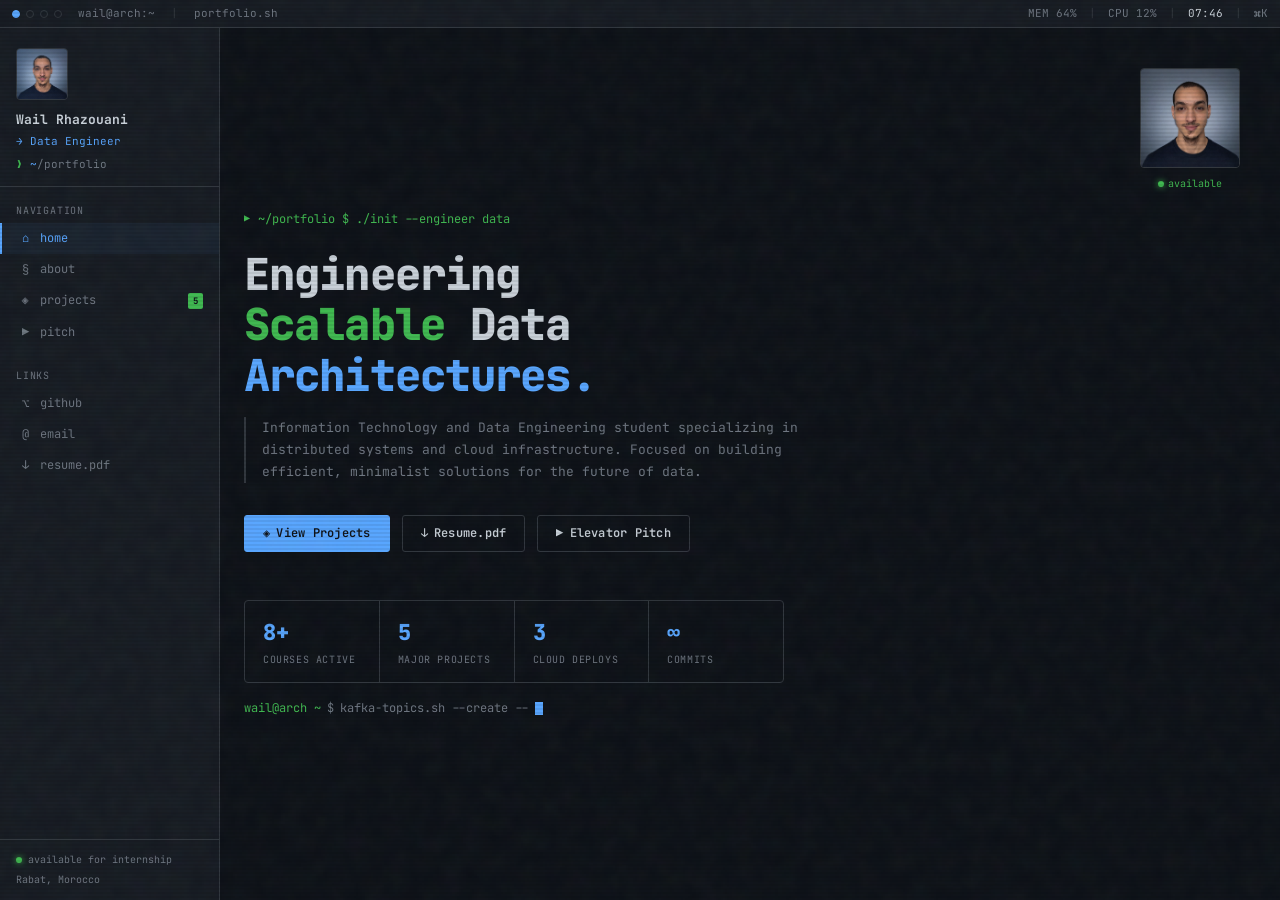
==== commit a5ffc563: "v3" ====
--- a/index.html
+++ b/index.html
@@ -108,7 +108,7 @@
         <div class="status-dot"></div>
         <span>available for internship</span>
       </div>
-      <div style="margin-top:4px; color:var(--muted)">Casablanca, Morocco</div>
+      <div style="margin-top:4px; color:var(--muted)">Rabat, Morocco</div>
     </div>
   </aside>
 
@@ -398,7 +398,7 @@
             </div>
 
             <div style="border:1px solid var(--border);border-radius:3px;padding:14px">
-              <div style="font-size:11px;color:var(--green);margin-bottom:4px">2024 → Present</div>
+              <div style="font-size:11px;color:var(--green);margin-bottom:4px">2026 → Present</div>
               <div style="font-size:13px;font-weight:700;color:var(--text)">ALX Africa</div>
               <div style="font-size:11px;color:var(--muted);margin-top:4px">Professional Foundations Program — GCGO Team Projects, Entrepreneurship, Presentation Skills</div>
             </div>
@@ -554,7 +554,7 @@
             </button>
             <div style="flex:1;display:flex;align-items:center;justify-content:flex-end;
                         padding-right:16px;font-size:10px;color:var(--muted)">
-              Team: Younes &middot; Zineb &middot; Wail &middot; Salma &nbsp;|&nbsp; ALX GCGO 2024
+              Team: Younes &middot; Zineb &middot; Wail &middot; Salma &nbsp;|&nbsp; ALX GCGO 2026
             </div>
           </div>
 
@@ -604,77 +604,77 @@
           <div class="term-btn red"></div>
           <div class="term-btn yellow"></div>
           <div class="term-btn green"></div>
-          <span class="term-title">pitch.mp4 — mpv --no-border</span>
+          <span class="term-title">elevator-pitch.mp4 — mpv --no-border</span>
         </div>
         <div class="term-body" style="padding:14px 18px">
           <div style="font-size:12px;color:var(--muted)">
             <span style="color:var(--green)">▶</span>
-            <span style="color:var(--accent)"> JobBridge MA</span>
-            — Investor Pitch · ALX GCGO 2024
-            <span style="float:right;color:var(--muted)">3:00 / 3:00</span>
+            <span style="color:var(--accent)"> Wail Rhazouani</span>
+            — Elevator Pitch · Data Engineering · 2026
+            <span style="float:right;color:var(--muted)">1:00 / 1:00</span>
           </div>
         </div>
       </div>
 
       <div class="pitch-layout">
         <div class="pitch-video-area">
-          <div class="block-label">Pitch Video</div>
+          <div class="block-label">Elevator Pitch</div>
           <div class="video-container">
-            <iframe 
-              src="https://www.youtube.com/embed/ENykSc-ZdmE?rel=0&modestbranding=1&color=white&theme=dark"
-              title="JobBridge MA — Elevator Pitch"
-              allow="accelerometer; autoplay; clipboard-write; encrypted-media; gyroscope; picture-in-picture"
+            <iframe
+              src="https://drive.google.com/file/d/1e6oJAzCWfpdWlENiGcKSt6w33Xt2tpqr/preview"
+              title="Wail Rhazouani — Elevator Pitch 2026"
+              allow="autoplay"
               allowfullscreen
               style="border:none">
             </iframe>
           </div>
           <div style="margin-top:10px;display:flex;align-items:center;gap:8px;font-size:11px;color:var(--muted)">
             <span style="color:var(--green)">▶</span>
-            <a href="https://youtu.be/ENykSc-ZdmE" target="_blank" style="color:var(--accent);text-decoration:none">youtu.be/ENykSc-ZdmE</a>
-            <span>· ALX GCGO 2024 · Team "Eclectic Innovators"</span>
+            <a href="https://drive.google.com/file/d/1e6oJAzCWfpdWlENiGcKSt6w33Xt2tpqr/view?usp=sharing" target="_blank" style="color:var(--accent);text-decoration:none">Open in Google Drive</a>
+            <span>· Personal Pitch · Rabat, Morocco · 2026</span>
           </div>
         </div>
 
         <div class="pitch-sidebar">
-          <div class="block-label">Key Takeaways</div>
+          <div class="block-label">What You'll Hear</div>
 
           <div class="takeaway-item">
             <div class="takeaway-num">01</div>
             <div>
-              <strong style="color:var(--text);display:block;margin-bottom:2px">The Problem</strong>
-              Morocco's 32% youth unemployment rate represents a systemic data-matching failure — universities produce graduates that employers cannot efficiently find or assess.
+              <strong style="color:var(--text);display:block;margin-bottom:2px">Who I Am</strong>
+              Data Engineering student at EST Ibn Tofail University, Kenitra — specializing in distributed systems, cloud infrastructure, and applied ML.
             </div>
           </div>
 
           <div class="takeaway-item">
             <div class="takeaway-num">02</div>
             <div>
-              <strong style="color:var(--text);display:block;margin-bottom:2px">The Solution</strong>
-              JobBridge MA: A University-to-Job Bridge Platform aggregating structured graduate profiles, verified skills, and employer demand signals in one searchable system.
+              <strong style="color:var(--text);display:block;margin-bottom:2px">What I Build</strong>
+              End-to-end streaming pipelines with Kafka, cloud deployments on DigitalOcean, ML systems from scratch — and I go deep enough to know why things break.
             </div>
           </div>
 
           <div class="takeaway-item">
             <div class="takeaway-num">03</div>
             <div>
-              <strong style="color:var(--text);display:block;margin-bottom:2px">Technical Moat</strong>
-              Built on a distributed data pipeline: Kafka for real-time job postings ingestion, Spark for matching algorithms, and a FastAPI backend with MongoDB for flexible schema evolution.
+              <strong style="color:var(--text);display:block;margin-bottom:2px">Top 3 Skills</strong>
+              Real-time data pipeline engineering · Cloud deployment &amp; infra · Applied machine learning — full stack from raw ingestion to serving results.
             </div>
           </div>
 
           <div class="takeaway-item">
             <div class="takeaway-num">04</div>
             <div>
-              <strong style="color:var(--text);display:block;margin-bottom:2px">Market Opportunity</strong>
-              2.3M Moroccan university students. 40+ universities with no standardized digital profile system. First-mover advantage in structured graduate data infrastructure.
+              <strong style="color:var(--text);display:block;margin-bottom:2px">What Makes Me Different</strong>
+              I don't stop at "it works." I go deep — debugged KRaft at 2am, wrote backprop by hand, shipped 8-contract dApps. That depth means fewer surprises in production.
             </div>
           </div>
 
           <div class="takeaway-item">
             <div class="takeaway-num">05</div>
             <div>
-              <strong style="color:var(--text);display:block;margin-bottom:2px">Ask</strong>
-              Seeking mentorship, pilot university partnerships, and seed-stage technical co-founders to validate the data pipeline MVP with real cohorts.
+              <strong style="color:var(--text);display:block;margin-bottom:2px">The Ask</strong>
+              Looking for a junior Data or Cloud Engineering role or internship where I can contribute to large-scale data infrastructure. Let's talk.
             </div>
           </div>
 
@@ -682,19 +682,15 @@
             <div class="tile-footer" style="padding:0;margin-bottom:12px">
               <span class="chip accent">Kafka</span>
               <span class="chip purple">PySpark</span>
-              <span class="chip green">FastAPI</span>
-              <span class="chip yellow">MongoDB</span>
-              <span class="chip">ALX GCGO</span>
+              <span class="chip green">Cloud</span>
+              <span class="chip yellow">ML</span>
+              <span class="chip cyan">2026</span>
             </div>
             <div style="display:flex;gap:8px;flex-wrap:wrap">
-              <a class="btn btn-primary" href="mailto:jobbridgema@gmail.com">@ Contact Team</a>
-              <a class="btn btn-outline" href="https://youtu.be/ENykSc-ZdmE" target="_blank">&#9654; Watch on YouTube</a>
-            </div>
-          </div>
-        <div style="margin-top:16px;padding-top:14px;border-top:1px solid var(--border);display:flex;gap:10px;flex-wrap:wrap">
-          <a class="btn btn-primary" href="mailto:jobbridgema@gmail.com">@ Contact Team</a>
-          <a class="btn btn-outline" href="https://youtu.be/ENykSc-ZdmE" target="_blank">▶ Watch on YouTube</a>
-        </div>
+              <a class="btn btn-primary" href="mailto:wail.rhazouani@uit.ac.ma">@ Hire Me</a>
+              <a class="btn btn-outline" href="https://drive.google.com/file/d/1e6oJAzCWfpdWlENiGcKSt6w33Xt2tpqr/view?usp=sharing" target="_blank">&#9654; Watch on Drive</a>
+            </div>
+          </div>
         </div>
       </div>
 
